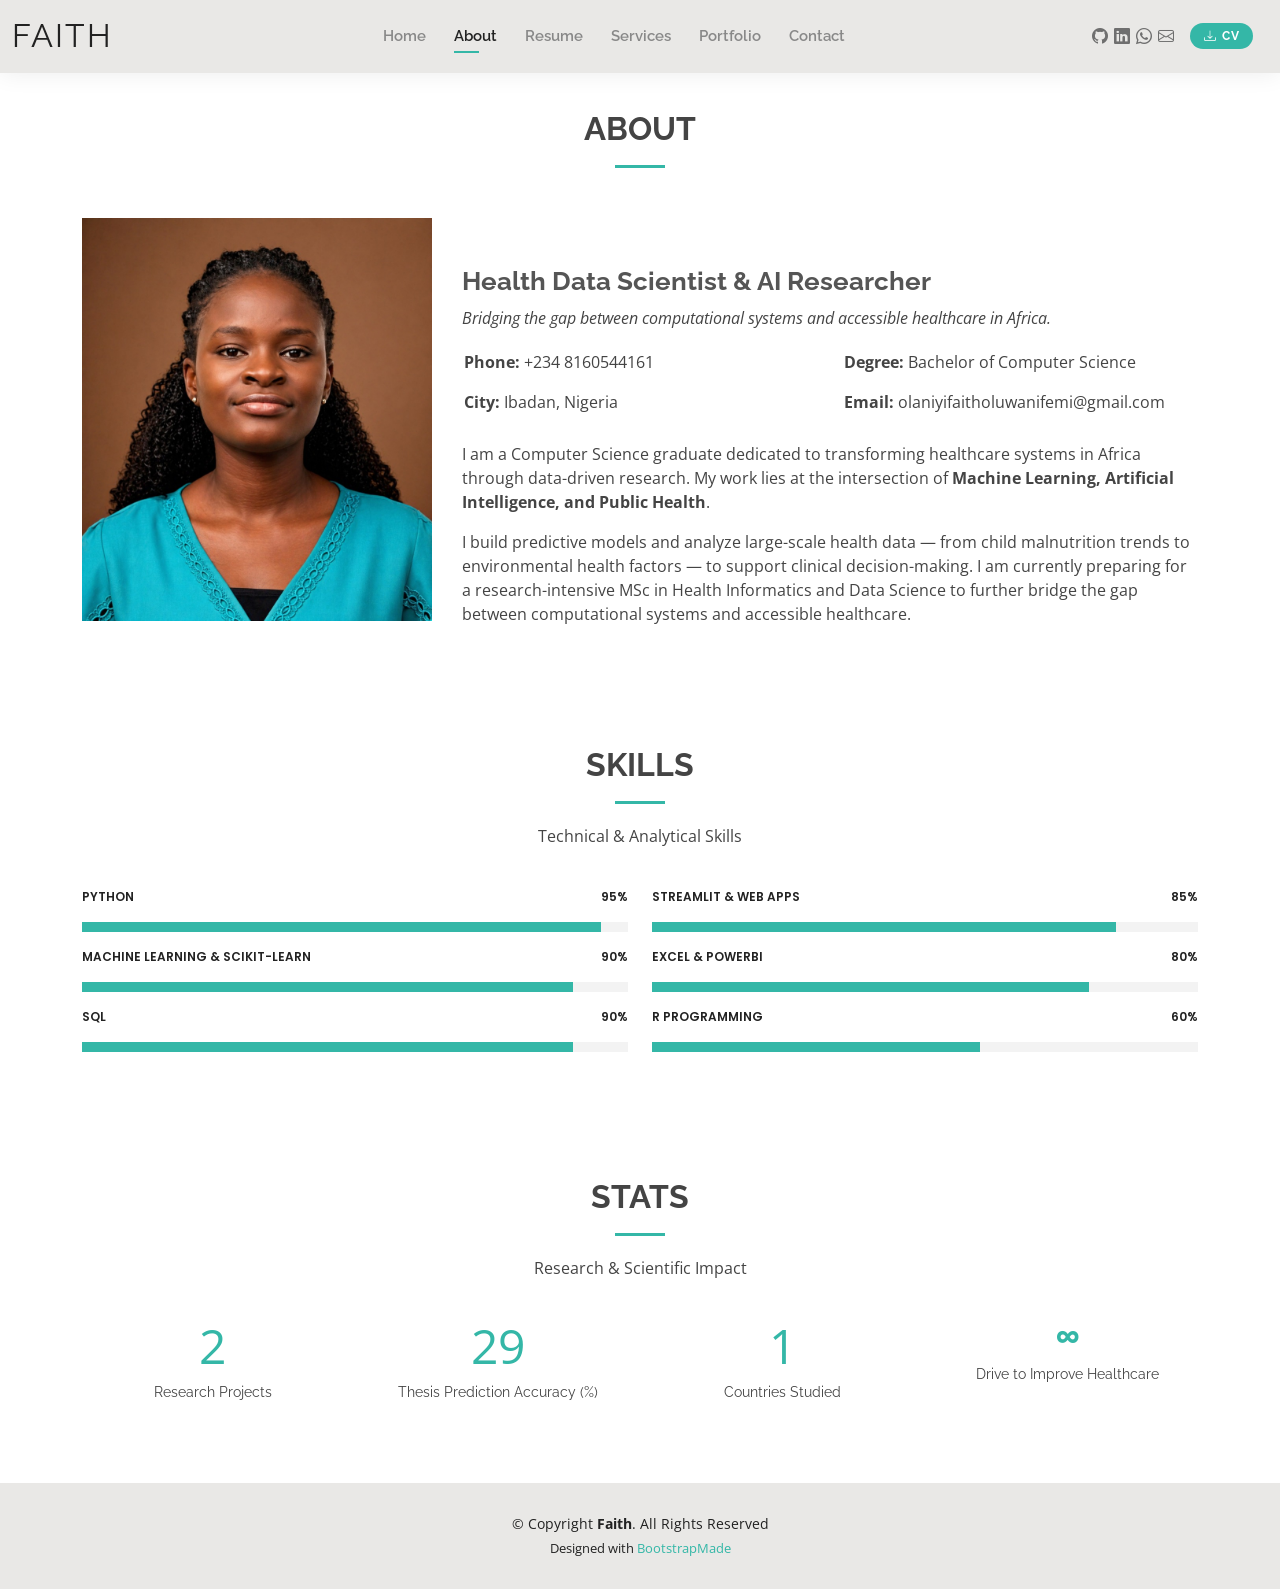
==== about.html @ 075c3ce6 "initial commit: portfolio" ====
<!DOCTYPE html>
<html lang="en">

<head>
  <meta charset="utf-8">
  <meta content="width=device-width, initial-scale=1.0" name="viewport">

  <title>About | Faith Olaniyi</title>
  <meta content="Faith Olaniyi — Emerging Health Data Scientist and AI Researcher at the intersection of Machine Learning, Artificial Intelligence, and Public Health in Africa." name="description">
  <meta content="Health Data Science, AI Research, Machine Learning, Public Health, Child Malnutrition, Streamlit, Python" name="keywords">

  <!-- Favicons -->
  <link href="assets/img/favicon.png" rel="icon">
  <link href="assets/img/apple-touch-icon.png" rel="apple-touch-icon">

  <!-- Google Fonts -->
  <link href="https://fonts.googleapis.com/css?family=Open+Sans:300,300i,400,400i,600,600i,700,700i|Raleway:300,300i,400,400i,500,500i,600,600i,700,700i|Poppins:300,300i,400,400i,500,500i,600,600i,700,700i" rel="stylesheet">

  <!-- Vendor CSS Files -->
  <link href="assets/vendor/aos/aos.css" rel="stylesheet">
  <link href="assets/vendor/bootstrap/css/bootstrap.min.css" rel="stylesheet">
  <link href="assets/vendor/bootstrap-icons/bootstrap-icons.css" rel="stylesheet">
  <link href="assets/vendor/boxicons/css/boxicons.min.css" rel="stylesheet">
  <link href="assets/vendor/glightbox/css/glightbox.min.css" rel="stylesheet">
  <link href="assets/vendor/swiper/swiper-bundle.min.css" rel="stylesheet">

  <!-- Template Main CSS File -->
  <link href="assets/css/style.css" rel="stylesheet">

</head>

<body>

  <!-- ======= Header ======= -->
  <header id="header" class="fixed-top">
    <div class="container-fluid d-flex justify-content-between align-items-center">

      <h1 class="logo me-auto me-lg-0"><a href="index.html">Faith</a></h1>

      <nav id="navbar" class="navbar order-last order-lg-0">
        <ul>
          <li><a href="index.html">Home</a></li>
          <li><a class="active" href="about.html">About</a></li>
          <li><a href="resume.html">Resume</a></li>
          <li><a href="services.html">Services</a></li>
          <li><a href="portfolio.html">Portfolio</a></li>
          <li><a href="contact.html">Contact</a></li>
        </ul>
        <i class="bi bi-list mobile-nav-toggle"></i>
      </nav><!-- .navbar -->

      <div class="header-social-links d-flex align-items-center">
        <a href="https://github.com/faithopia21" class="github" target="_blank" rel="noopener" title="GitHub"><i class="bi bi-github"></i></a>
        <a href="https://linkedin.com/in/faithopia" class="linkedin" target="_blank" rel="noopener" title="LinkedIn"><i class="bi bi-linkedin"></i></a>
        <a href="https://wa.me/2348160544161" class="whatsapp" target="_blank" rel="noopener" title="WhatsApp"><i class="bi bi-whatsapp"></i></a>
        <a href="mailto:olaniyifaitholuwanifemi@gmail.com" class="email" title="Email"><i class="bi bi-envelope"></i></a>
        <a href="Faith_Olaniyi_CV.pdf" download="Faith_Olaniyi_CV.pdf" class="btn-cv-download ms-3" title="Download Curriculum Vitae (PDF)">
          <i class="bi bi-download"></i> <span>CV</span>
        </a>
      </div>

    </div>

  </header><!-- End Header -->

  <main id="main">

    <!-- ======= About Section ======= -->
    <section id="about" class="about">
      <div class="container" data-aos="fade-up">

        <div class="section-title">
          <h2>About</h2>
          <!-- <p>Personal details and interesting facts about me, what I embody and my skills.</p> -->
        </div>

        <div class="row">
          <div class="col-lg-4">
            <img src="assets/img/porfolio pic.jpg" class="img-fluid" alt="">
          </div>
          <div class="col-lg-8 pt-5 content">
            <h3>Health Data Scientist &amp; AI Researcher</h3>
            <p class="fst-italic">
              Bridging the gap between computational systems and accessible healthcare in Africa.
            </p>
            <div class="row">
              <div class="col-lg-6">
                <ul>
                  <li><i class="bi bi-rounded-right"></i> <strong>Phone:</strong> +234 8160544161</li>
                  <li><i class="bi bi-rounded-right"></i> <strong>City:</strong> Ibadan, Nigeria</li>
                </ul>
              </div>
              <div class="col-lg-6">
                <ul>
                  <li><i class="bi bi-rounded-right"></i> <strong>Degree:</strong> Bachelor of Computer Science</li>
                  <li><i class="bi bi-rounded-right"></i> <strong>Email:</strong> olaniyifaitholuwanifemi@gmail.com</li>
                </ul>
              </div>
            </div>
            <p>
              I am a Computer Science graduate dedicated to transforming healthcare systems in Africa
              through data-driven research. My work lies at the intersection of
              <strong>Machine Learning, Artificial Intelligence, and Public Health</strong>.
            </p>
            <p>
              I build predictive models and analyze large-scale health data — from child malnutrition
              trends to environmental health factors — to support clinical decision-making. I am currently
              preparing for a research-intensive MSc in Health Informatics and Data Science to further
              bridge the gap between computational systems and accessible healthcare.
            </p>
          </div>
        </div>

      </div>
    </section><!-- End About Section -->

    <!-- ======= Skills Section ======= -->
    <section id="skills" class="skills">
      <div class="container" data-aos="fade-up">

        <div class="section-title">
          <h2>Skills</h2>
          <p>Technical &amp; Analytical Skills</p>
        </div>

        <div class="row skills-content">

          <div class="col-lg-6">

            <div class="progress">
              <span class="skill">Python <i class="val">95%</i></span>
              <div class="progress-bar-wrap">
                <div class="progress-bar" role="progressbar" aria-valuenow="95" aria-valuemin="0" aria-valuemax="100"></div>
              </div>
            </div>

            <div class="progress">
              <span class="skill">Machine Learning &amp; Scikit-learn <i class="val">90%</i></span>
              <div class="progress-bar-wrap">
                <div class="progress-bar" role="progressbar" aria-valuenow="90" aria-valuemin="0" aria-valuemax="100"></div>
              </div>
            </div>

            <div class="progress">
              <span class="skill">SQL <i class="val">90%</i></span>
              <div class="progress-bar-wrap">
                <div class="progress-bar" role="progressbar" aria-valuenow="90" aria-valuemin="0" aria-valuemax="100"></div>
              </div>
            </div>

          </div>

          <div class="col-lg-6">

            <div class="progress">
              <span class="skill">Streamlit &amp; Web Apps <i class="val">85%</i></span>
              <div class="progress-bar-wrap">
                <div class="progress-bar" role="progressbar" aria-valuenow="85" aria-valuemin="0" aria-valuemax="100"></div>
              </div>
            </div>

            <div class="progress">
              <span class="skill">Excel &amp; PowerBI <i class="val">80%</i></span>
              <div class="progress-bar-wrap">
                <div class="progress-bar" role="progressbar" aria-valuenow="80" aria-valuemin="0" aria-valuemax="100"></div>
              </div>
            </div>

            <div class="progress">
              <span class="skill">R Programming <i class="val">60%</i></span>
              <div class="progress-bar-wrap">
                <div class="progress-bar" role="progressbar" aria-valuenow="60" aria-valuemin="0" aria-valuemax="100"></div>
              </div>
            </div>

          </div>

        </div>

      </div>
    </section><!-- End Skills Section -->

    <!-- ======= Stats Section ======= -->
    <section id="facts" class="facts">
      <div class="container" data-aos="fade-up">

        <div class="section-title">
          <h2>Stats</h2>
          <p>Research &amp; Scientific Impact</p>
        </div>

        <div class="row counters">

          <div class="col-lg-3 col-6 text-center">
            <span data-purecounter-start="0" data-purecounter-end="6" data-purecounter-duration="1" class="purecounter"></span>
            <p>Research Projects</p>
          </div>

          <div class="col-lg-3 col-6 text-center">
            <span data-purecounter-start="0" data-purecounter-end="92" data-purecounter-duration="1" class="purecounter"></span>
            <p>Thesis Prediction Accuracy (%)</p>
          </div>

          <div class="col-lg-3 col-6 text-center">
            <span data-purecounter-start="0" data-purecounter-end="2" data-purecounter-duration="1" class="purecounter"></span>
            <p>Countries Studied</p>
          </div>

          <div class="col-lg-3 col-6 text-center">
            <span style="font-size: 36px; font-weight: 700; color: #34b7a7;">&infin;</span>
            <p>Drive to Improve Healthcare</p>
          </div>

        </div>

      </div>
    </section><!-- End Stats Section -->

        </div>

      </div>
    </section><!-- End Facts Section -->

    <!-- ======= Testimonials Section ======= -->
    <!-- <section id="testimonials" class="testimonials">
      <div class="container" data-aos="fade-up">

        <div class="section-title">
          <h2>Testimonials</h2>
          <p>Magnam dolores commodi suscipit. Necessitatibus eius consequatur ex aliquid fuga eum quidem. Sit sint consectetur velit. Quisquam quos quisquam cupiditate. Et nemo qui impedit suscipit alias ea. Quia fugiat sit in iste officiis commodi quidem hic quas.</p>
        </div>

        <div class="testimonials-slider swiper" data-aos="fade-up" data-aos-delay="100">
          <div class="swiper-wrapper">

            <div class="swiper-slide">
              <div class="testimonial-item">
                <img src="assets/img/testimonials/testimonials-1.jpg" class="testimonial-img" alt="">
                <h3>Saul Goodman</h3>
                <h4>Ceo &amp; Founder</h4>
                <p>
                  <i class="bx bxs-quote-alt-left quote-icon-left"></i>
                  Proin iaculis purus consequat sem cure digni ssim donec porttitora entum suscipit rhoncus. Accusantium quam, ultricies eget id, aliquam eget nibh et. Maecen aliquam, risus at semper.
                  <i class="bx bxs-quote-alt-right quote-icon-right"></i>
                </p>
              </div>
            </div>End testimonial item

            <div class="swiper-slide">
              <div class="testimonial-item">
                <img src="assets/img/testimonials/testimonials-2.jpg" class="testimonial-img" alt="">
                <h3>Sara Wilsson</h3>
                <h4>Designer</h4>
                <p>
                  <i class="bx bxs-quote-alt-left quote-icon-left"></i>
                  Export tempor illum tamen malis malis eram quae irure esse labore quem cillum quid cillum eram malis quorum velit fore eram velit sunt aliqua noster fugiat irure amet legam anim culpa.
                  <i class="bx bxs-quote-alt-right quote-icon-right"></i>
                </p>
              </div>
            </div>End testimonial item

            <div class="swiper-slide">
              <div class="testimonial-item">
                <img src="assets/img/testimonials/testimonials-3.jpg" class="testimonial-img" alt="">
                <h3>Jena Karlis</h3>
                <h4>Store Owner</h4>
                <p>
                  <i class="bx bxs-quote-alt-left quote-icon-left"></i>
                  Enim nisi quem export duis labore cillum quae magna enim sint quorum nulla quem veniam duis minim tempor labore quem eram duis noster aute amet eram fore quis sint minim.
                  <i class="bx bxs-quote-alt-right quote-icon-right"></i>
                </p>
              </div>
            </div>End testimonial item

            <div class="swiper-slide">
              <div class="testimonial-item">
                <img src="assets/img/testimonials/testimonials-4.jpg" class="testimonial-img" alt="">
                <h3>Matt Brandon</h3>
                <h4>Freelancer</h4>
                <p>
                  <i class="bx bxs-quote-alt-left quote-icon-left"></i>
                  Fugiat enim eram quae cillum dolore dolor amet nulla culpa multos export minim fugiat minim velit minim dolor enim duis veniam ipsum anim magna sunt elit fore quem dolore labore illum veniam.
                  <i class="bx bxs-quote-alt-right quote-icon-right"></i>
                </p>
              </div>
            </div>End testimonial item

            <div class="swiper-slide">
              <div class="testimonial-item">
                <img src="assets/img/testimonials/testimonials-5.jpg" class="testimonial-img" alt="">
                <h3>John Larson</h3>
                <h4>Entrepreneur</h4>
                <p>
                  <i class="bx bxs-quote-alt-left quote-icon-left"></i>
                  Quis quorum aliqua sint quem legam fore sunt eram irure aliqua veniam tempor noster veniam enim culpa labore duis sunt culpa nulla illum cillum fugiat legam esse veniam culpa fore nisi cillum quid.
                  <i class="bx bxs-quote-alt-right quote-icon-right"></i>
                </p>
              </div>
            </div>End testimonial item

          </div>
          <div class="swiper-pagination"></div>
        </div>

      </div>
    </section> -->
    <!-- End Testimonials Section -->

  </main><!-- End #main -->

  <!-- ======= Footer ======= -->
  <footer id="footer">
    <div class="container">
      <div class="copyright">
        &copy; Copyright <strong><span>Faith</span></strong>. All Rights Reserved
      </div>
      <div class="credits">
        <!-- All the links in the footer should remain intact. -->
        <!-- You can delete the links only if you purchased the pro version. -->
        <!-- Licensing information: https://bootstrapmade.com/license/ -->
        <!-- Purchase the pro version with working PHP/AJAX contact form: https://bootstrapmade.com/kelly-free-bootstrap-cv-resume-html-template/ -->
        Designed with <a href="https://bootstrapmade.com/">BootstrapMade</a>
      </div>
    </div>
  </footer><!-- End  Footer -->

  <div id="preloader"></div>
  <a href="#" class="back-to-top d-flex align-items-center justify-content-center"><i class="bi bi-arrow-up-short"></i></a>

  <!-- Vendor JS Files -->
  <script src="assets/vendor/purecounter/purecounter_vanilla.js"></script>
  <script src="assets/vendor/aos/aos.js"></script>
  <script src="assets/vendor/bootstrap/js/bootstrap.bundle.min.js"></script>
  <script src="assets/vendor/glightbox/js/glightbox.min.js"></script>
  <script src="assets/vendor/isotope-layout/isotope.pkgd.min.js"></script>
  <script src="assets/vendor/swiper/swiper-bundle.min.js"></script>
  <script src="assets/vendor/waypoints/noframework.waypoints.js"></script>
  <script src="assets/vendor/php-email-form/validate.js"></script>

  <!-- Template Main JS File -->
  <script src="assets/js/main.js"></script>

</body>

</html>
---- assets/css/style.css ----
body {
  font-family: "Open Sans", sans-serif;
  color: #444444;
}

a {
  color: #34b7a7;
  text-decoration: none;
}

a:hover {
  color: #51cdbe;
  text-decoration: none;
}

h1,
h2,
h3,
h4,
h5,
h6 {
  font-family: "Raleway", sans-serif;
}

#main {
  margin-top: 50px;
}

@media (max-width: 992px) {
  #main {
    margin-top: 30px;
  }
}

/*--------------------------------------------------------------
# Preloader
--------------------------------------------------------------*/
#preloader {
  position: fixed;
  top: 0;
  left: 0;
  right: 0;
  bottom: 0;
  z-index: 9999;
  overflow: hidden;
  background: #fff;
}

#preloader:before {
  content: "";
  position: fixed;
  top: calc(50% - 30px);
  left: calc(50% - 30px);
  border: 6px solid #34b7a7;
  border-top-color: #dcf5f2;
  border-radius: 50%;
  width: 60px;
  height: 60px;
  animation: animate-preloader 1s linear infinite;
}

@keyframes animate-preloader {
  0% {
    transform: rotate(0deg);
  }

  100% {
    transform: rotate(360deg);
  }
}

/*--------------------------------------------------------------
# Back to top button
--------------------------------------------------------------*/
.back-to-top {
  position: fixed;
  visibility: hidden;
  opacity: 0;
  right: 15px;
  bottom: 15px;
  z-index: 996;
  background: #34b7a7;
  width: 40px;
  height: 40px;
  border-radius: 50px;
  transition: all 0.4s;
}

.back-to-top i {
  font-size: 24px;
  color: #fff;
  line-height: 0;
}

.back-to-top:hover {
  background: #49cbbb;
  color: #fff;
}

.back-to-top.active {
  visibility: visible;
  opacity: 1;
}

/*--------------------------------------------------------------
# Header
--------------------------------------------------------------*/
#header {
  background: #e9e8e6;
  box-shadow: 0px 0px 25px 0 rgba(0, 0, 0, 0.08);
  z-index: 997;
  padding: 15px 0;
}

#header .logo {
  font-size: 32px;
  margin: 0;
  padding: 0;
  line-height: 1;
  font-weight: 400;
  letter-spacing: 2px;
  text-transform: uppercase;
}

#header .logo a {
  color: #222222;
}

#header .logo img {
  max-height: 40px;
}

@media (max-width: 992px) {
  #header .logo {
    font-size: 28px;
  }
}

/*--------------------------------------------------------------
# Header Social Links
--------------------------------------------------------------*/
.header-social-links {
  padding-right: 15px;
}

.header-social-links a {
  color: #6f6f6f;
  padding-left: 6px;
  display: inline-block;
  line-height: 0px;
  transition: 0.3s;
  font-size: 16px;
}

.header-social-links a:hover {
  color: #34b7a7;
}

.header-social-links .btn-cv-download {
  background: #34b7a7;
  color: #fff !important;
  font-size: 12px;
  font-weight: 700;
  padding: 6px 14px;
  border-radius: 50px;
  text-decoration: none;
  display: inline-flex;
  align-items: center;
  gap: 6px;
  transition: all 0.3s ease;
  line-height: 1.2;
}

.header-social-links .btn-cv-download:hover {
  background: #3dc8b7;
  transform: translateY(-1px);
  box-shadow: 0 4px 10px rgba(52, 183, 167, 0.3);
}

.header-social-links .btn-cv-download span {
  font-family: "Raleway", sans-serif;
  text-transform: uppercase;
  letter-spacing: 0.5px;
}

/*--------------------------------------------------------------
# Navigation Menu
--------------------------------------------------------------*/
/**
* Desktop Navigation 
*/
.navbar {
  padding: 0;
}

.navbar ul {
  margin: 0;
  padding: 0;
  display: flex;
  list-style: none;
  align-items: center;
}

.navbar li {
  position: relative;
  padding: 10px 0 10px 28px;
}

.navbar a,
.navbar a:focus {
  display: flex;
  align-items: center;
  justify-content: space-between;
  font-family: "Raleway", sans-serif;
  font-size: 15px;
  font-weight: 600;
  color: #888888;
  white-space: nowrap;
  transition: 0.3s;
  position: relative;
}

.navbar a i,
.navbar a:focus i {
  font-size: 12px;
  line-height: 0;
  margin-left: 5px;
}

.navbar>ul>li>a:before {
  content: "";
  position: absolute;
  width: 0;
  height: 2px;
  bottom: -5px;
  left: 0;
  background-color: #34b7a7;
  visibility: hidden;
  width: 0px;
  transition: all 0.3s ease-in-out 0s;
}

.navbar a:hover:before,
.navbar li:hover>a:before,
.navbar .active:before {
  visibility: visible;
  width: 25px;
}

.navbar a:hover,
.navbar .active,
.navbar .active:focus,
.navbar li:hover>a {
  color: #222222;
}

.navbar .dropdown ul {
  display: block;
  position: absolute;
  left: 14px;
  top: calc(100% + 30px);
  margin: 0;
  padding: 10px 0;
  z-index: 99;
  opacity: 0;
  visibility: hidden;
  background: #fff;
  box-shadow: 0px 0px 30px rgba(127, 137, 161, 0.25);
  transition: 0.3s;
  border-radius: 4px;
}

.navbar .dropdown ul li {
  min-width: 200px;
  padding: 0;
}

.navbar .dropdown ul a {
  padding: 10px 20px;
  font-size: 15px;
  text-transform: none;
  font-weight: 600;
}

.navbar .dropdown ul a i {
  font-size: 12px;
}

.navbar .dropdown ul a:hover,
.navbar .dropdown ul .active:hover,
.navbar .dropdown ul li:hover>a {
  color: #34b7a7;
}

.navbar .dropdown:hover>ul {
  opacity: 1;
  top: 100%;
  visibility: visible;
}

.navbar .dropdown .dropdown ul {
  top: 0;
  left: calc(100% - 30px);
  visibility: hidden;
}

.navbar .dropdown .dropdown:hover>ul {
  opacity: 1;
  top: 0;
  left: 100%;
  visibility: visible;
}

@media (max-width: 1366px) {
  .navbar .dropdown .dropdown ul {
    left: -90%;
  }

  .navbar .dropdown .dropdown:hover>ul {
    left: -100%;
  }
}

/**
* Mobile Navigation 
*/
.mobile-nav-toggle {
  color: #222222;
  font-size: 28px;
  cursor: pointer;
  display: none;
  line-height: 0;
  transition: 0.5s;
}

.mobile-nav-toggle.bi-x {
  color: #fff;
}

@media (max-width: 991px) {
  .mobile-nav-toggle {
    display: block;
  }

  .navbar ul {
    display: none;
  }
}

.navbar-mobile {
  position: fixed;
  overflow: hidden;
  top: 0;
  right: 0;
  left: 0;
  bottom: 0;
  background: rgba(9, 9, 9, 0.9);
  transition: 0.3s;
  z-index: 999;
}

.navbar-mobile .mobile-nav-toggle {
  position: absolute;
  top: 15px;
  right: 15px;
}

.navbar-mobile ul {
  display: block;
  position: absolute;
  top: 55px;
  right: 15px;
  bottom: 15px;
  left: 15px;
  padding: 10px 0;
  border-radius: 10px;
  background-color: #fff;
  overflow-y: auto;
  transition: 0.3s;
}

.navbar-mobile a,
.navbar-mobile a:focus {
  font-size: 15px;
  padding-right: 15px;
  color: #222222;
}

.navbar-mobile a:hover,
.navbar-mobile .active,
.navbar-mobile li:hover>a {
  color: #34b7a7;
}

.navbar-mobile .getstarted,
.navbar-mobile .getstarted:focus {
  margin: 15px;
}

.navbar-mobile .dropdown ul {
  position: static;
  display: none;
  margin: 10px 20px;
  padding: 10px 0;
  z-index: 99;
  opacity: 1;
  visibility: visible;
  background: #fff;
  box-shadow: 0px 0px 30px rgba(127, 137, 161, 0.25);
}

.navbar-mobile .dropdown ul li {
  min-width: 200px;
}

.navbar-mobile .dropdown ul a {
  padding: 10px 20px;
}

.navbar-mobile .dropdown ul a i {
  font-size: 12px;
}

.navbar-mobile .dropdown ul a:hover,
.navbar-mobile .dropdown ul .active:hover,
.navbar-mobile .dropdown ul li:hover>a {
  color: #34b7a7;
}

.navbar-mobile .dropdown>.dropdown-active {
  display: block;
}

/*--------------------------------------------------------------
# Hero Section
--------------------------------------------------------------*/
#hero {
  width: 100%;
  height: 100vh;
  background: url("../img/hero-bg.jpg") top right;
  background-size: cover;
}

#hero .container {
  padding-top: 70px;
  position: relative;
}

@media (max-width: 992px) {
  #hero .container {
    padding-top: 58px;
  }
}

#hero h1 {
  margin: 0;
  font-size: 48px;
  font-weight: 700;
  line-height: 56px;
  color: #222222;
}

#hero h2 {
  color: #6f6f6f;
  margin: 10px 0 0 0;
  font-size: 22px;
}

#hero .btn-about {
  font-family: "Raleway", sans-serif;
  text-transform: uppercase;
  font-weight: 600;
  font-size: 12px;
  letter-spacing: 1px;
  display: inline-block;
  padding: 12px 40px;
  border-radius: 50px;
  transition: 0.5s;
  margin-top: 30px;
  color: #fff;
  background: #34b7a7;
}

#hero .btn-about:hover {
  background: #3dc8b7;
}

@media (min-width: 1024px) {
  #hero {
    background-attachment: fixed;
  }
}

@media (max-width: 992px) {
  #hero:before {
    content: "";
    background: rgba(255, 255, 255, 0.8);
    position: absolute;
    bottom: 0;
    top: 0;
    left: 0;
    right: 0;
  }

  #hero h1 {
    font-size: 28px;
    line-height: 36px;
  }

  #hero h2 {
    font-size: 18px;
    line-height: 24px;
  }
}

/*--------------------------------------------------------------
# Sections General
--------------------------------------------------------------*/
section {
  padding: 60px 0;
}

.section-bg {
  background-color: #e7f8f6;
}

.section-title {
  text-align: center;
  padding-bottom: 30px;
}

.section-title h2 {
  font-size: 32px;
  font-weight: bold;
  text-transform: uppercase;
  margin-bottom: 20px;
  padding-bottom: 20px;
  position: relative;
}

.section-title h2::after {
  content: "";
  position: absolute;
  display: block;
  width: 50px;
  height: 3px;
  background: #34b7a7;
  bottom: 0;
  left: calc(50% - 25px);
}

.section-title p {
  margin-bottom: 0;
}

/*--------------------------------------------------------------
# Cta
--------------------------------------------------------------*/
.cta {
  background: linear-gradient(rgba(0, 0, 0, 0.6), rgba(0, 0, 0, 0.6)), url("../img/bg-1.jpg") fixed center center;
  background-size: cover;
  padding: 80px 0;
}

.cta h3 {
  color: #fff;
  font-size: 28px;
  font-weight: 700;
}

.cta p {
  color: #fff;
}

.cta .cta-btn {
  font-family: "Raleway", sans-serif;
  text-transform: uppercase;
  font-weight: 500;
  font-size: 16px;
  letter-spacing: 1px;
  display: inline-block;
  padding: 8px 20px;
  border-radius: 2px;
  transition: 0.5s;
  margin: 10px;
  border: 2px solid #fff;
  color: #fff;
}

.cta .cta-btn:hover {
  background: #34b7a7;
  border: 2px solid #34b7a7;
}

@media (max-width: 1024px) {
  .cta {
    background-attachment: scroll;
  }
}

@media (min-width: 769px) {
  .cta .cta-btn-container {
    display: flex;
    align-items: center;
    justify-content: flex-end;
  }
}

/*--------------------------------------------------------------
# About
--------------------------------------------------------------*/
.about .content h3 {
  font-weight: 700;
  font-size: 26px;
  color: #555555;
}

.about .content ul {
  list-style: none;
  padding: 0;
}

.about .content ul li {
  padding-bottom: 10px;
}

.about .content ul i {
  font-size: 20px;
  padding-right: 2px;
  color: #34b7a7;
}

.about .content p:last-child {
  margin-bottom: 0;
}
.about .img-fluid{
  width: 350px;
  /* height: 400px; */
}

/*--------------------------------------------------------------
# Skills
--------------------------------------------------------------*/
.skills .progress {
  height: 60px;
  display: block;
  background: none;
  border-radius: 0;
}

.skills .progress .skill {
  padding: 10px 0;
  margin: 0 0 6px 0;
  text-transform: uppercase;
  display: block;
  font-weight: 600;
  font-family: "Poppins", sans-serif;
  color: #222222;
}

.skills .progress .skill .val {
  float: right;
  font-style: normal;
}

.skills .progress-bar-wrap {
  background: #f3f3f3;
}

.skills .progress-bar {
  width: 1px;
  height: 10px;
  transition: 0.9s;
  background-color: #34b7a7;
}

/*--------------------------------------------------------------
# Facts
--------------------------------------------------------------*/
.facts .counters span {
  font-size: 48px;
  display: block;
  color: #34b7a7;
}

.facts .counters p {
  padding: 0;
  margin: 0 0 20px 0;
  font-family: "Raleway", sans-serif;
  font-size: 14px;
}

/*--------------------------------------------------------------
# Testimonials
--------------------------------------------------------------*/
.testimonials .section-header {
  margin-bottom: 40px;
}

.testimonials .testimonials-carousel,
.testimonials .testimonials-slider {
  overflow: hidden;
}

.testimonials .testimonial-item {
  text-align: center;
}

.testimonials .testimonial-item .testimonial-img {
  width: 120px;
  border-radius: 50%;
  border: 4px solid #fff;
  margin: 0 auto;
}

.testimonials .testimonial-item h3 {
  font-size: 20px;
  font-weight: bold;
  margin: 10px 0 5px 0;
  color: #111;
}

.testimonials .testimonial-item h4 {
  font-size: 14px;
  color: #999;
  margin: 0 0 15px 0;
}

.testimonials .testimonial-item .quote-icon-left,
.testimonials .testimonial-item .quote-icon-right {
  color: #c8efea;
  font-size: 26px;
}

.testimonials .testimonial-item .quote-icon-left {
  display: inline-block;
  left: -5px;
  position: relative;
}

.testimonials .testimonial-item .quote-icon-right {
  display: inline-block;
  right: -5px;
  position: relative;
  top: 10px;
}

.testimonials .testimonial-item p {
  font-style: italic;
  margin: 0 auto 15px auto;
}

@media (min-width: 992px) {
  .testimonials .testimonial-item p {
    width: 80%;
  }
}

.testimonials .swiper-pagination {
  margin-top: 20px;
  position: relative;
}

.testimonials .swiper-pagination .swiper-pagination-bullet {
  width: 12px;
  height: 12px;
  background-color: #fff;
  opacity: 1;
  border: 1px solid #34b7a7;
}

.testimonials .swiper-pagination .swiper-pagination-bullet-active {
  background-color: #34b7a7;
}

/*--------------------------------------------------------------
# Resume
--------------------------------------------------------------*/
.resume .resume-title {
  font-size: 26px;
  font-weight: 400;
  margin-top: 20px;
  margin-bottom: 20px;
  color: #222222;
}

.resume .resume-item {
  padding: 0 0 20px 20px;
  margin-top: -2px;
  border-left: 2px solid #34b7a7;
  position: relative;
}

.resume .resume-item h4 {
  line-height: 18px;
  font-size: 18px;
  font-weight: 600;
  font-family: "Poppins", sans-serif;
  color: #1d685f;
  margin-bottom: 10px;
}

.resume .resume-item h5 {
  font-size: 16px;
  background: #effbf9;
  padding: 5px 15px;
  display: inline-block;
  font-weight: 600;
  margin-bottom: 10px;
  color: #34b7a7;
}

.resume .resume-item ul {
  padding-left: 20px;
}

.resume .resume-item ul li {
  padding-bottom: 10px;
}

.resume .resume-item:last-child {
  padding-bottom: 0;
}

.resume .resume-item::before {
  content: "";
  position: absolute;
  width: 16px;
  height: 16px;
  border-radius: 50px;
  left: -9px;
  top: 0;
  background: #fff;
  border: 2px solid #34b7a7;
}

/*--------------------------------------------------------------
# Services
--------------------------------------------------------------*/
.services .icon-box {
  text-align: center;
  padding: 70px 20px 80px 20px;
  transition: all ease-in-out 0.3s;
  background: #fff;
  box-shadow: 0px 0 35px 0 rgba(0, 0, 0, 0.08);
}

.services .icon-box .icon {
  margin: 0 auto;
  width: 100px;
  height: 100px;
  display: flex;
  align-items: center;
  justify-content: center;
  transition: ease-in-out 0.3s;
  position: relative;
}

.services .icon-box .icon i {
  font-size: 36px;
  transition: 0.5s;
  position: relative;
}

.services .icon-box .icon svg {
  position: absolute;
  top: 0;
  left: 0;
}

.services .icon-box .icon svg path {
  transition: 0.5s;
  fill: #f5f5f5;
}

.services .icon-box h4 {
  font-weight: 600;
  margin: 10px 0 15px 0;
  font-size: 22px;
}

.services .icon-box h4 a {
  color: #222222;
  transition: ease-in-out 0.3s;
}

.services .icon-box p {
  line-height: 24px;
  font-size: 14px;
  margin-bottom: 0;
}

.services .iconbox-blue i {
  color: #47aeff;
}

.services .iconbox-blue:hover .icon i {
  color: #fff;
}

.services .iconbox-blue:hover .icon path {
  fill: #47aeff;
}

.services .iconbox-orange i {
  color: #ffa76e;
}

.services .iconbox-orange:hover .icon i {
  color: #fff;
}

.services .iconbox-orange:hover .icon path {
  fill: #ffa76e;
}

.services .iconbox-pink i {
  color: #e80368;
}

.services .iconbox-pink:hover .icon i {
  color: #fff;
}

.services .iconbox-pink:hover .icon path {
  fill: #e80368;
}

.services .iconbox-yellow i {
  color: #ffbb2c;
}

.services .iconbox-yellow:hover .icon i {
  color: #fff;
}

.services .iconbox-yellow:hover .icon path {
  fill: #ffbb2c;
}

.services .iconbox-red i {
  color: #ff5828;
}

.services .iconbox-red:hover .icon i {
  color: #fff;
}

.services .iconbox-red:hover .icon path {
  fill: #ff5828;
}

.services .iconbox-teal i {
  color: #11dbcf;
}

.services .iconbox-teal:hover .icon i {
  color: #fff;
}

.services .iconbox-teal:hover .icon path {
  fill: #11dbcf;
}

/*--------------------------------------------------------------
# Portfolio
--------------------------------------------------------------*/
.portfolio .portfolio-item {
  margin-bottom: 30px;
}

.portfolio #portfolio-flters {
  padding: 0;
  margin: 0 auto 20px auto;
  list-style: none;
  text-align: center;
}

.portfolio #portfolio-flters li {
  cursor: pointer;
  display: inline-block;
  padding: 8px 16px 10px 16px;
  font-size: 13px;
  font-weight: 500;
  line-height: 1;
  text-transform: uppercase;
  color: #444444;
  margin-bottom: 5px;
  transition: all 0.3s ease-in-out;
  border-radius: 50px;
}

.portfolio #portfolio-flters li:hover,
.portfolio #portfolio-flters li.filter-active {
  color: #fff;
  background: #34b7a7;
}

.portfolio #portfolio-flters li:last-child {
  margin-right: 0;
}

.portfolio .portfolio-wrap {
  transition: 0.3s;
  position: relative;
  overflow: hidden;
  z-index: 1;
  background: rgba(34, 34, 34, 0.6);
}

.portfolio .portfolio-wrap::before {
  content: "";
  background: rgba(34, 34, 34, 0.6);
  position: absolute;
  left: 0;
  right: 0;
  top: 0;
  bottom: 0;
  transition: all ease-in-out 0.3s;
  z-index: 2;
  opacity: 0;
}

.portfolio .portfolio-wrap img {
  transition: all ease-in-out 0.3s;
}

.portfolio .portfolio-wrap .portfolio-info {
  opacity: 0;
  position: absolute;
  top: 0;
  left: 0;
  right: 0;
  bottom: 0;
  z-index: 3;
  transition: all ease-in-out 0.3s;
  display: flex;
  flex-direction: column;
  justify-content: flex-end;
  align-items: flex-start;
  padding: 20px;
}

.portfolio .portfolio-wrap .portfolio-info h4 {
  font-size: 20px;
  color: #fff;
  font-weight: 600;
}

.portfolio .portfolio-wrap .portfolio-info p {
  color: rgba(255, 255, 255, 0.7);
  font-size: 14px;
  text-transform: uppercase;
  padding: 0;
  margin: 0;
  font-style: italic;
}

.portfolio .portfolio-wrap .portfolio-links {
  text-align: center;
  z-index: 4;
}

.portfolio .portfolio-wrap .portfolio-links a {
  color: #fff;
  margin: 0 5px 0 0;
  font-size: 28px;
  display: inline-block;
  transition: 0.3s;
}

.portfolio .portfolio-wrap .portfolio-links a:hover {
  color: #78d9cd;
}

.portfolio .portfolio-wrap:hover::before {
  opacity: 1;
}

.portfolio .portfolio-wrap:hover img {
  transform: scale(1.2);
}

.portfolio .portfolio-wrap:hover .portfolio-info {
  opacity: 1;
}

/*--------------------------------------------------------------
# Portfolio Details
--------------------------------------------------------------*/
.portfolio-details {
  padding-top: 0;
}

.portfolio-details .portfolio-details-slider img {
  width: 100%;
}

.portfolio-details .portfolio-details-slider .swiper-pagination {
  margin-top: 20px;
  position: relative;
}

.portfolio-details .portfolio-details-slider .swiper-pagination .swiper-pagination-bullet {
  width: 12px;
  height: 12px;
  background-color: #fff;
  opacity: 1;
  border: 1px solid #34b7a7;
}

.portfolio-details .portfolio-details-slider .swiper-pagination .swiper-pagination-bullet-active {
  background-color: #34b7a7;
}

.portfolio-details .portfolio-info {
  padding: 30px;
  box-shadow: 0px 0 30px rgba(34, 34, 34, 0.08);
}

.portfolio-details .portfolio-info h3 {
  font-size: 22px;
  font-weight: 700;
  margin-bottom: 20px;
  padding-bottom: 20px;
  border-bottom: 1px solid #eee;
}

.portfolio-details .portfolio-info ul {
  list-style: none;
  padding: 0;
  font-size: 15px;
}

.portfolio-details .portfolio-info ul li+li {
  margin-top: 10px;
}

.portfolio-details .portfolio-description {
  padding-top: 30px;
}

.portfolio-details .portfolio-description h2 {
  font-size: 26px;
  font-weight: 700;
  margin-bottom: 20px;
}

.portfolio-details .portfolio-description p {
  padding: 0;
}

/*--------------------------------------------------------------
# Contact
--------------------------------------------------------------*/
.contact .info {
  width: 100%;
  background: #fff;
}

.contact .info i {
  font-size: 20px;
  color: #34b7a7;
  float: left;
  width: 44px;
  height: 44px;
  background: #effbf9;
  display: flex;
  justify-content: center;
  align-items: center;
  border-radius: 50px;
  transition: all 0.3s ease-in-out;
}

.contact .info h4 {
  padding: 0 0 0 60px;
  font-size: 22px;
  font-weight: 600;
  margin-bottom: 5px;
  color: #222222;
}

.contact .info p {
  padding: 0 0 0 60px;
  margin-bottom: 0;
  font-size: 14px;
  color: #555555;
}

.contact .info .email,
.contact .info .phone {
  margin-top: 40px;
}

.contact .info .email:hover i,
.contact .info .address:hover i,
.contact .info .phone:hover i {
  background: #34b7a7;
  color: #fff;
}

.contact .php-email-form {
  width: 100%;
  background: #fff;
}

.contact .php-email-form .form-group {
  padding-bottom: 8px;
}

.contact .php-email-form .error-message {
  display: none;
  color: #fff;
  background: #ed3c0d;
  text-align: center;
  padding: 15px;
  font-weight: 600;
}

.contact .php-email-form .sent-message {
  display: none;
  color: #fff;
  background: #18d26e;
  text-align: center;
  padding: 15px;
  font-weight: 600;
}

.contact .php-email-form .loading {
  display: none;
  background: #fff;
  text-align: center;
  padding: 15px;
}

.contact .php-email-form .loading:before {
  content: "";
  display: inline-block;
  border-radius: 50%;
  width: 24px;
  height: 24px;
  margin: 0 10px -6px 0;
  border: 3px solid #18d26e;
  border-top-color: #eee;
  animation: animate-loading 1s linear infinite;
}

.contact .php-email-form input,
.contact .php-email-form textarea {
  border-radius: 4px;
  box-shadow: none;
  font-size: 14px;
}

.contact .php-email-form input:focus,
.contact .php-email-form textarea:focus {
  border-color: #34b7a7;
}

.contact .php-email-form input {
  height: 44px;
}

.contact .php-email-form textarea {
  padding: 10px 12px;
}

.contact .php-email-form button[type=submit] {
  background: #34b7a7;
  border: 0;
  padding: 10px 30px 12px 30px;
  color: #fff;
  transition: 0.4s;
  border-radius: 50px;
}

.contact .php-email-form button[type=submit]:hover {
  background: #3dc8b7;
}

@keyframes animate-loading {
  0% {
    transform: rotate(0deg);
  }

  100% {
    transform: rotate(360deg);
  }
}

/*--------------------------------------------------------------
# Footer
--------------------------------------------------------------*/
#footer {
  background: #e9e8e6;
  padding: 30px 0;
  color: #222222;
  font-size: 14px;
  text-align: center;
}

#footer .credits {
  padding-top: 5px;
  font-size: 13px;
}

#footer .credits a {
  color: #34b7a7;
}
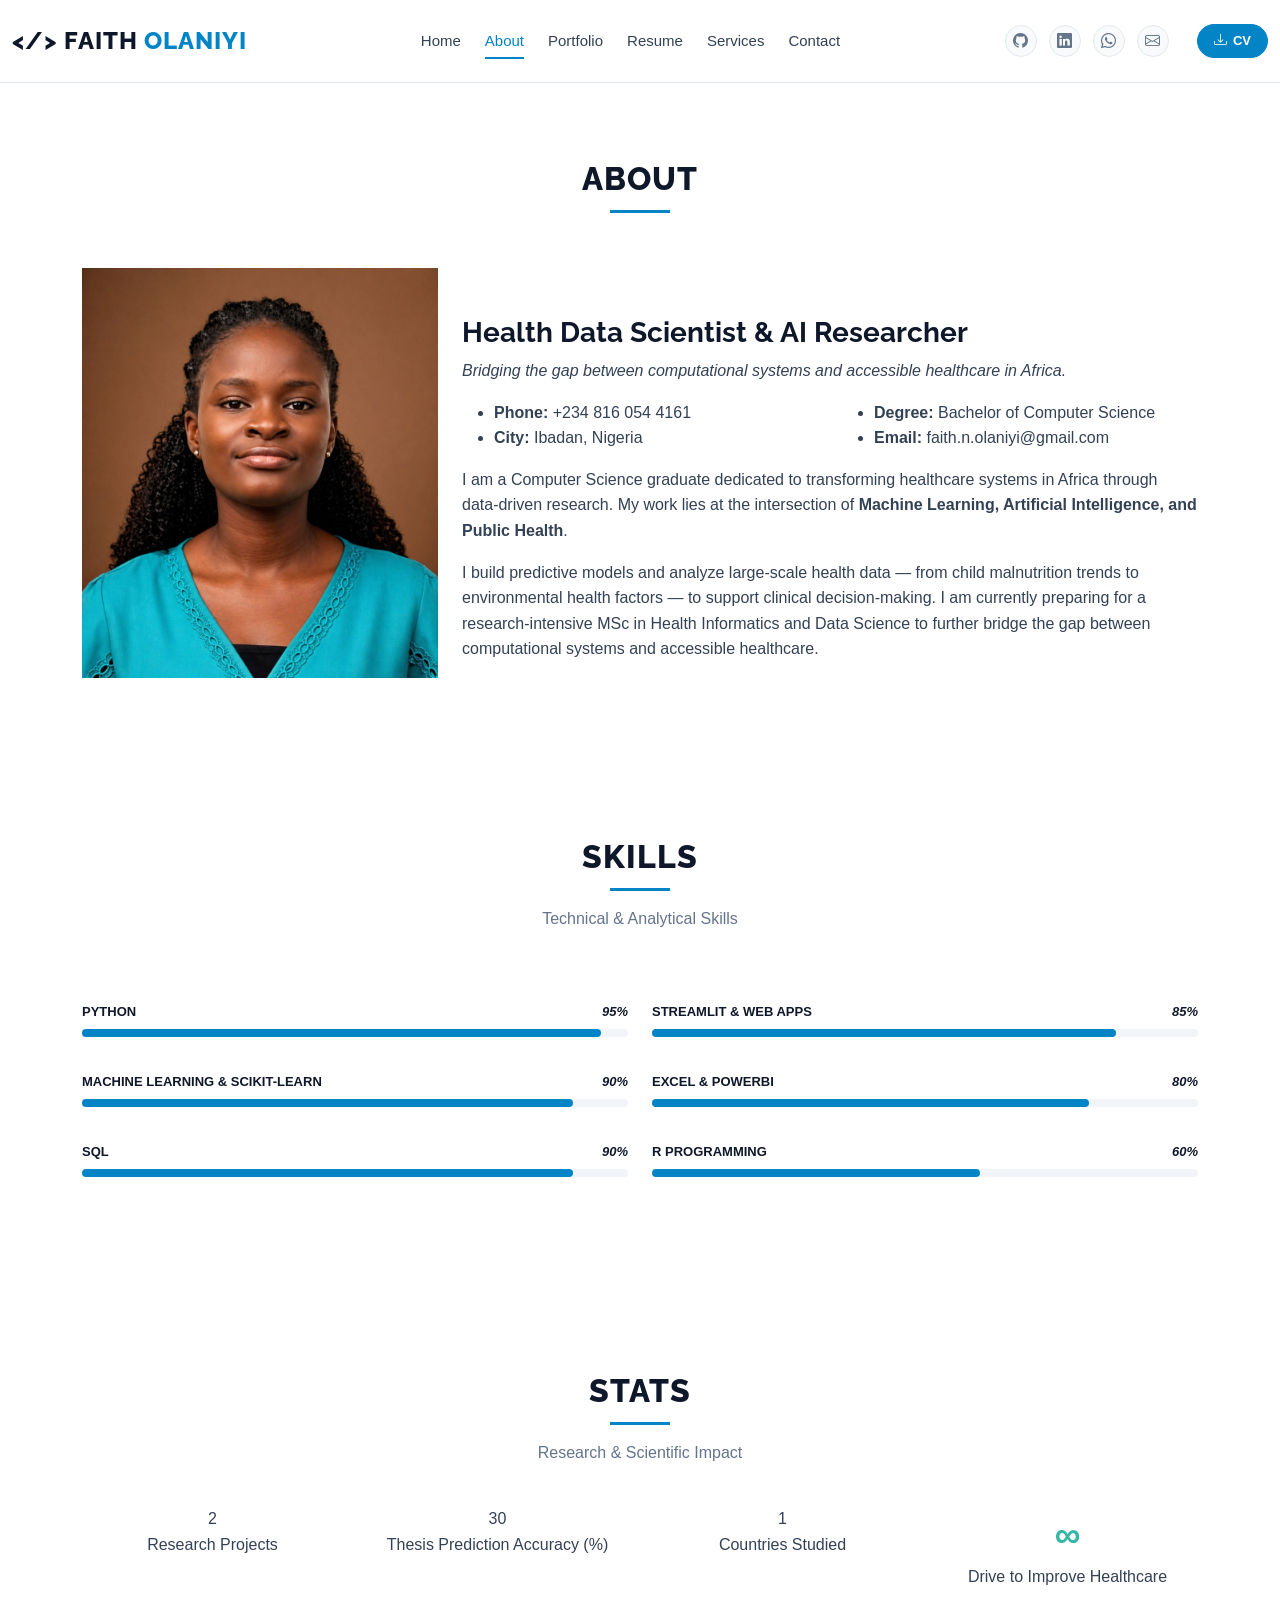
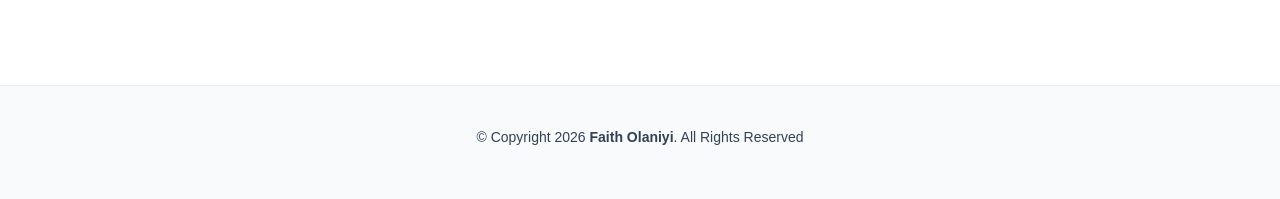
==== commit ba1fa99d: "Changed visual theme" ====
--- a/about.html
+++ b/about.html
@@ -35,15 +35,15 @@
   <header id="header" class="fixed-top">
     <div class="container-fluid d-flex justify-content-between align-items-center">
 
-      <h1 class="logo me-auto me-lg-0"><a href="index.html">Faith</a></h1>
+      <h1 class="logo me-auto me-lg-0"><a href="index.html">&lt;/&gt; FAITH <span>OLANIYI</span></a></h1>
 
       <nav id="navbar" class="navbar order-last order-lg-0">
         <ul>
           <li><a href="index.html">Home</a></li>
           <li><a class="active" href="about.html">About</a></li>
+          <li><a href="portfolio.html">Portfolio</a></li>
           <li><a href="resume.html">Resume</a></li>
           <li><a href="services.html">Services</a></li>
-          <li><a href="portfolio.html">Portfolio</a></li>
           <li><a href="contact.html">Contact</a></li>
         </ul>
         <i class="bi bi-list mobile-nav-toggle"></i>
@@ -53,8 +53,8 @@
         <a href="https://github.com/faithopia21" class="github" target="_blank" rel="noopener" title="GitHub"><i class="bi bi-github"></i></a>
         <a href="https://linkedin.com/in/faithopia" class="linkedin" target="_blank" rel="noopener" title="LinkedIn"><i class="bi bi-linkedin"></i></a>
         <a href="https://wa.me/2348160544161" class="whatsapp" target="_blank" rel="noopener" title="WhatsApp"><i class="bi bi-whatsapp"></i></a>
-        <a href="mailto:olaniyifaitholuwanifemi@gmail.com" class="email" title="Email"><i class="bi bi-envelope"></i></a>
-        <a href="Faith_Olaniyi_CV.pdf" download="Faith_Olaniyi_CV.pdf" class="btn-cv-download ms-3" title="Download Curriculum Vitae (PDF)">
+        <a href="mailto:faith.n.olaniyi@gmail.com" class="email" title="Work Email"><i class="bi bi-envelope"></i></a>
+        <a href="https://drive.google.com/file/d/1ku_fuCZdsL64_4u838zv3j2YkrRnRVcD/view?usp=sharing" target="_blank" rel="noopener" class="btn-cv-download ms-3" title="View Curriculum Vitae (Google Drive)">
           <i class="bi bi-download"></i> <span>CV</span>
         </a>
       </div>
@@ -86,14 +86,14 @@
             <div class="row">
               <div class="col-lg-6">
                 <ul>
-                  <li><i class="bi bi-rounded-right"></i> <strong>Phone:</strong> +234 8160544161</li>
+                  <li><i class="bi bi-rounded-right"></i> <strong>Phone:</strong> +234 816 054 4161</li>
                   <li><i class="bi bi-rounded-right"></i> <strong>City:</strong> Ibadan, Nigeria</li>
                 </ul>
               </div>
               <div class="col-lg-6">
                 <ul>
                   <li><i class="bi bi-rounded-right"></i> <strong>Degree:</strong> Bachelor of Computer Science</li>
-                  <li><i class="bi bi-rounded-right"></i> <strong>Email:</strong> olaniyifaitholuwanifemi@gmail.com</li>
+                  <li><i class="bi bi-rounded-right"></i> <strong>Email:</strong> faith.n.olaniyi@gmail.com</li>
                 </ul>
               </div>
             </div>
@@ -312,17 +312,10 @@
   <footer id="footer">
     <div class="container">
       <div class="copyright">
-        &copy; Copyright <strong><span>Faith</span></strong>. All Rights Reserved
-      </div>
-      <div class="credits">
-        <!-- All the links in the footer should remain intact. -->
-        <!-- You can delete the links only if you purchased the pro version. -->
-        <!-- Licensing information: https://bootstrapmade.com/license/ -->
-        <!-- Purchase the pro version with working PHP/AJAX contact form: https://bootstrapmade.com/kelly-free-bootstrap-cv-resume-html-template/ -->
-        Designed with <a href="https://bootstrapmade.com/">BootstrapMade</a>
+        &copy; Copyright 2026 <strong><span>Faith Olaniyi</span></strong>. All Rights Reserved
       </div>
     </div>
-  </footer><!-- End  Footer -->
+  </footer><!-- End Footer -->
 
   <div id="preloader"></div>
   <a href="#" class="back-to-top d-flex align-items-center justify-content-center"><i class="bi bi-arrow-up-short"></i></a>
--- a/assets/css/style.css
+++ b/assets/css/style.css
@@ -1,39 +1,65 @@
+/* Custom Clinical / Medical Blue CSS Theme
+   Author: Antigravity / Faith Olaniyi Portfolio
+   Color Palette: White, Slate Gray, Powder Blue/Medical Accent (#0284c7)
+*/
+
+:root {
+  --bg-color: #ffffff;
+  --bg-secondary: #f8fafc;
+  --bg-tertiary: #f1f5f9;
+  --text-primary: #0f172a; /* Slate 900 */
+  --text-secondary: #334155; /* Slate 700 */
+  --text-muted: #64748b; /* Slate 500 */
+  --accent-color: #0284c7; /* Clinical sky-blue / powder-blue primary */
+  --accent-hover: #0ea5e9; /* Sky 500 */
+  --accent-light: #e0f2fe; /* Sky 100 */
+  --border-color: #e2e8f0; /* Slate 200 */
+  --card-bg: #ffffff;
+  
+  --shadow-sm: 0 2px 8px rgba(15, 23, 42, 0.03);
+  --shadow-md: 0 8px 20px rgba(2, 132, 199, 0.06);
+  --shadow-lg: 0 16px 36px rgba(2, 132, 199, 0.12);
+  --transition: all 0.3s cubic-bezier(0.25, 0.8, 0.25, 1);
+}
+
+/* Global Styles */
 body {
-  font-family: "Open Sans", sans-serif;
-  color: #444444;
+  font-family: -apple-system, BlinkMacSystemFont, "Segoe UI", Roboto, Helvetica, Arial, sans-serif;
+  background-color: var(--bg-color);
+  color: var(--text-secondary);
+  line-height: 1.6;
 }
 
 a {
-  color: #34b7a7;
+  color: var(--accent-color);
   text-decoration: none;
+  transition: var(--transition);
 }
 
 a:hover {
-  color: #51cdbe;
-  text-decoration: none;
-}
-
-h1,
-h2,
-h3,
-h4,
-h5,
-h6 {
-  font-family: "Raleway", sans-serif;
-}
-
+  color: var(--accent-hover);
+}
+
+h1, h2, h3, h4, h5, h6 {
+  font-family: "Raleway", -apple-system, sans-serif;
+  color: var(--text-primary);
+  font-weight: 700;
+}
+
+/* Main Wrapper */
 #main {
-  margin-top: 50px;
+  margin-top: 80px;
+  min-height: calc(100vh - 160px);
 }
 
 @media (max-width: 992px) {
   #main {
-    margin-top: 30px;
+    margin-top: 70px;
   }
 }
 
 /*--------------------------------------------------------------
-# Preloader
+# Preloader & Back to Top
 --------------------------------------------------------------*/
 #preloader {
   position: fixed;
@@ -51,39 +77,35 @@
   position: fixed;
   top: calc(50% - 30px);
   left: calc(50% - 30px);
-  border: 6px solid #34b7a7;
-  border-top-color: #dcf5f2;
+  border: 4px solid var(--accent-color);
+  border-top-color: var(--accent-light);
   border-radius: 50%;
-  width: 60px;
-  height: 60px;
+  width: 50px;
+  height: 50px;
   animation: animate-preloader 1s linear infinite;
 }
 
 @keyframes animate-preloader {
-  0% {
-    transform: rotate(0deg);
-  }
-
-  100% {
-    transform: rotate(360deg);
-  }
-}
-
-/*--------------------------------------------------------------
-# Back to top button
---------------------------------------------------------------*/
+  0% { transform: rotate(0deg); }
+  100% { transform: rotate(360deg); }
+}
+
 .back-to-top {
   position: fixed;
   visibility: hidden;
   opacity: 0;
-  right: 15px;
-  bottom: 15px;
+  right: 20px;
+  bottom: 20px;
   z-index: 996;
-  background: #34b7a7;
-  width: 40px;
-  height: 40px;
-  border-radius: 50px;
-  transition: all 0.4s;
+  background: var(--accent-color);
+  width: 44px;
+  height: 44px;
+  border-radius: 50%;
+  display: flex;
+  align-items: center;
+  justify-content: center;
+  transition: var(--transition);
+  box-shadow: 0 4px 10px rgba(2, 132, 199, 0.3);
 }
 
 .back-to-top i {
@@ -93,8 +115,8 @@
 }
 
 .back-to-top:hover {
-  background: #49cbbb;
-  color: #fff;
+  background: var(--accent-hover);
+  transform: translateY(-2px);
 }
 
 .back-to-top.active {
@@ -103,92 +125,36 @@
 }
 
 /*--------------------------------------------------------------
-# Header
+# Header & Navigation
 --------------------------------------------------------------*/
 #header {
-  background: #e9e8e6;
-  box-shadow: 0px 0px 25px 0 rgba(0, 0, 0, 0.08);
+  background: rgba(255, 255, 255, 0.95);
+  backdrop-filter: blur(8px);
+  border-bottom: 1px solid var(--border-color);
   z-index: 997;
   padding: 15px 0;
+  transition: var(--transition);
 }
 
 #header .logo {
-  font-size: 32px;
+  font-size: 24px;
   margin: 0;
   padding: 0;
-  line-height: 1;
-  font-weight: 400;
-  letter-spacing: 2px;
-  text-transform: uppercase;
+  font-weight: 800;
+  letter-spacing: 1px;
 }
 
 #header .logo a {
-  color: #222222;
-}
-
-#header .logo img {
-  max-height: 40px;
-}
-
-@media (max-width: 992px) {
-  #header .logo {
-    font-size: 28px;
-  }
-}
-
-/*--------------------------------------------------------------
-# Header Social Links
---------------------------------------------------------------*/
-.header-social-links {
-  padding-right: 15px;
-}
-
-.header-social-links a {
-  color: #6f6f6f;
-  padding-left: 6px;
-  display: inline-block;
-  line-height: 0px;
-  transition: 0.3s;
-  font-size: 16px;
-}
-
-.header-social-links a:hover {
-  color: #34b7a7;
-}
-
-.header-social-links .btn-cv-download {
-  background: #34b7a7;
-  color: #fff !important;
-  font-size: 12px;
-  font-weight: 700;
-  padding: 6px 14px;
-  border-radius: 50px;
-  text-decoration: none;
+  color: var(--text-primary);
   display: inline-flex;
   align-items: center;
   gap: 6px;
-  transition: all 0.3s ease;
-  line-height: 1.2;
-}
-
-.header-social-links .btn-cv-download:hover {
-  background: #3dc8b7;
-  transform: translateY(-1px);
-  box-shadow: 0 4px 10px rgba(52, 183, 167, 0.3);
-}
-
-.header-social-links .btn-cv-download span {
-  font-family: "Raleway", sans-serif;
-  text-transform: uppercase;
-  letter-spacing: 0.5px;
-}
-
-/*--------------------------------------------------------------
-# Navigation Menu
---------------------------------------------------------------*/
-/**
-* Desktop Navigation 
-*/
+}
+
+#header .logo a span {
+  color: var(--accent-color);
+}
+
 .navbar {
   padding: 0;
 }
@@ -203,7 +169,7 @@
 
 .navbar li {
   position: relative;
-  padding: 10px 0 10px 28px;
+  padding: 10px 0 10px 24px;
 }
 
 .navbar a,
@@ -211,130 +177,104 @@
   display: flex;
   align-items: center;
   justify-content: space-between;
-  font-family: "Raleway", sans-serif;
+  font-family: -apple-system, sans-serif;
   font-size: 15px;
-  font-weight: 600;
-  color: #888888;
+  font-weight: 500;
+  color: var(--text-secondary);
   white-space: nowrap;
-  transition: 0.3s;
+  transition: var(--transition);
   position: relative;
-}
-
-.navbar a i,
-.navbar a:focus i {
+  padding: 4px 0;
+}
+
+.navbar a i {
   font-size: 12px;
   line-height: 0;
   margin-left: 5px;
 }
 
-.navbar>ul>li>a:before {
+.navbar>ul>li>a::before {
   content: "";
   position: absolute;
   width: 0;
   height: 2px;
-  bottom: -5px;
+  bottom: -2px;
   left: 0;
-  background-color: #34b7a7;
+  background-color: var(--accent-color);
   visibility: hidden;
-  width: 0px;
-  transition: all 0.3s ease-in-out 0s;
-}
-
-.navbar a:hover:before,
-.navbar li:hover>a:before,
-.navbar .active:before {
+  transition: var(--transition);
+}
+
+.navbar a:hover::before,
+.navbar li:hover>a::before,
+.navbar .active::before {
   visibility: visible;
-  width: 25px;
+  width: 100%;
 }
 
 .navbar a:hover,
 .navbar .active,
 .navbar .active:focus,
 .navbar li:hover>a {
-  color: #222222;
-}
-
-.navbar .dropdown ul {
-  display: block;
-  position: absolute;
-  left: 14px;
-  top: calc(100% + 30px);
-  margin: 0;
-  padding: 10px 0;
-  z-index: 99;
-  opacity: 0;
-  visibility: hidden;
-  background: #fff;
-  box-shadow: 0px 0px 30px rgba(127, 137, 161, 0.25);
-  transition: 0.3s;
-  border-radius: 4px;
-}
-
-.navbar .dropdown ul li {
-  min-width: 200px;
-  padding: 0;
-}
-
-.navbar .dropdown ul a {
-  padding: 10px 20px;
+  color: var(--accent-color);
+}
+
+/* Header Social Links & CV Button */
+.header-social-links {
+  padding-left: 15px;
+  gap: 12px;
+}
+
+.header-social-links a {
+  color: var(--text-muted);
+  display: inline-flex;
+  align-items: center;
+  justify-content: center;
+  width: 32px;
+  height: 32px;
+  border-radius: 50%;
+  background: var(--bg-secondary);
+  border: 1px solid var(--border-color);
+  transition: var(--transition);
   font-size: 15px;
-  text-transform: none;
+}
+
+.header-social-links a:hover {
+  color: var(--accent-color);
+  background: var(--accent-light);
+  border-color: var(--accent-color);
+  transform: translateY(-2px);
+}
+
+.header-social-links .btn-cv-download {
+  background: var(--accent-color);
+  color: #fff !important;
+  font-size: 13px;
   font-weight: 600;
-}
-
-.navbar .dropdown ul a i {
-  font-size: 12px;
-}
-
-.navbar .dropdown ul a:hover,
-.navbar .dropdown ul .active:hover,
-.navbar .dropdown ul li:hover>a {
-  color: #34b7a7;
-}
-
-.navbar .dropdown:hover>ul {
-  opacity: 1;
-  top: 100%;
-  visibility: visible;
-}
-
-.navbar .dropdown .dropdown ul {
-  top: 0;
-  left: calc(100% - 30px);
-  visibility: hidden;
-}
-
-.navbar .dropdown .dropdown:hover>ul {
-  opacity: 1;
-  top: 0;
-  left: 100%;
-  visibility: visible;
-}
-
-@media (max-width: 1366px) {
-  .navbar .dropdown .dropdown ul {
-    left: -90%;
-  }
-
-  .navbar .dropdown .dropdown:hover>ul {
-    left: -100%;
-  }
-}
-
-/**
-* Mobile Navigation 
-*/
+  padding: 6px 16px;
+  border-radius: 50px;
+  border: 1px solid var(--accent-color);
+  width: auto;
+  height: auto;
+  display: inline-flex;
+  align-items: center;
+  gap: 6px;
+}
+
+.header-social-links .btn-cv-download:hover {
+  background: var(--accent-hover);
+  border-color: var(--accent-hover);
+  color: #fff !important;
+}
+
+/* Mobile Nav Toggle */
 .mobile-nav-toggle {
-  color: #222222;
+  color: var(--text-primary);
   font-size: 28px;
   cursor: pointer;
   display: none;
   line-height: 0;
-  transition: 0.5s;
-}
-
-.mobile-nav-toggle.bi-x {
-  color: #fff;
+  transition: var(--transition);
 }
 
 @media (max-width: 991px) {
@@ -354,624 +294,579 @@
   right: 0;
   left: 0;
   bottom: 0;
-  background: rgba(9, 9, 9, 0.9);
-  transition: 0.3s;
+  background: rgba(15, 23, 42, 0.95);
+  transition: var(--transition);
   z-index: 999;
 }
 
 .navbar-mobile .mobile-nav-toggle {
   position: absolute;
-  top: 15px;
-  right: 15px;
+  top: 20px;
+  right: 20px;
+  color: #fff;
 }
 
 .navbar-mobile ul {
   display: block;
   position: absolute;
-  top: 55px;
-  right: 15px;
-  bottom: 15px;
-  left: 15px;
-  padding: 10px 0;
-  border-radius: 10px;
+  top: 70px;
+  right: 20px;
+  bottom: 20px;
+  left: 20px;
+  padding: 20px 0;
+  border-radius: 12px;
   background-color: #fff;
   overflow-y: auto;
-  transition: 0.3s;
+  transition: var(--transition);
+  box-shadow: var(--shadow-lg);
+}
+
+.navbar-mobile li {
+  padding: 15px 30px;
 }
 
 .navbar-mobile a,
 .navbar-mobile a:focus {
-  font-size: 15px;
-  padding-right: 15px;
-  color: #222222;
+  font-size: 16px;
+  color: var(--text-primary);
 }
 
 .navbar-mobile a:hover,
 .navbar-mobile .active,
 .navbar-mobile li:hover>a {
-  color: #34b7a7;
-}
-
-.navbar-mobile .getstarted,
-.navbar-mobile .getstarted:focus {
-  margin: 15px;
-}
-
-.navbar-mobile .dropdown ul {
-  position: static;
-  display: none;
-  margin: 10px 20px;
-  padding: 10px 0;
-  z-index: 99;
-  opacity: 1;
-  visibility: visible;
-  background: #fff;
-  box-shadow: 0px 0px 30px rgba(127, 137, 161, 0.25);
-}
-
-.navbar-mobile .dropdown ul li {
-  min-width: 200px;
-}
-
-.navbar-mobile .dropdown ul a {
-  padding: 10px 20px;
-}
-
-.navbar-mobile .dropdown ul a i {
-  font-size: 12px;
-}
-
-.navbar-mobile .dropdown ul a:hover,
-.navbar-mobile .dropdown ul .active:hover,
-.navbar-mobile .dropdown ul li:hover>a {
-  color: #34b7a7;
-}
-
-.navbar-mobile .dropdown>.dropdown-active {
-  display: block;
-}
-
-/*--------------------------------------------------------------
-# Hero Section
---------------------------------------------------------------*/
-#hero {
-  width: 100%;
-  height: 100vh;
-  background: url("../img/hero-bg.jpg") top right;
-  background-size: cover;
-}
-
-#hero .container {
-  padding-top: 70px;
-  position: relative;
-}
-
-@media (max-width: 992px) {
-  #hero .container {
-    padding-top: 58px;
-  }
-}
-
-#hero h1 {
-  margin: 0;
-  font-size: 48px;
-  font-weight: 700;
-  line-height: 56px;
-  color: #222222;
-}
-
-#hero h2 {
-  color: #6f6f6f;
-  margin: 10px 0 0 0;
-  font-size: 22px;
-}
-
-#hero .btn-about {
-  font-family: "Raleway", sans-serif;
-  text-transform: uppercase;
-  font-weight: 600;
-  font-size: 12px;
-  letter-spacing: 1px;
-  display: inline-block;
-  padding: 12px 40px;
-  border-radius: 50px;
-  transition: 0.5s;
-  margin-top: 30px;
-  color: #fff;
-  background: #34b7a7;
-}
-
-#hero .btn-about:hover {
-  background: #3dc8b7;
-}
-
-@media (min-width: 1024px) {
-  #hero {
-    background-attachment: fixed;
-  }
-}
-
-@media (max-width: 992px) {
-  #hero:before {
-    content: "";
-    background: rgba(255, 255, 255, 0.8);
-    position: absolute;
-    bottom: 0;
-    top: 0;
-    left: 0;
-    right: 0;
-  }
-
-  #hero h1 {
-    font-size: 28px;
-    line-height: 36px;
-  }
-
-  #hero h2 {
-    font-size: 18px;
-    line-height: 24px;
-  }
+  color: var(--accent-color);
 }
 
 /*--------------------------------------------------------------
 # Sections General
 --------------------------------------------------------------*/
 section {
-  padding: 60px 0;
+  padding: 80px 0;
 }
 
 .section-bg {
-  background-color: #e7f8f6;
+  background-color: var(--bg-secondary);
 }
 
 .section-title {
   text-align: center;
-  padding-bottom: 30px;
+  padding-bottom: 40px;
 }
 
 .section-title h2 {
   font-size: 32px;
-  font-weight: bold;
+  font-weight: 800;
   text-transform: uppercase;
-  margin-bottom: 20px;
-  padding-bottom: 20px;
+  margin-bottom: 15px;
+  padding-bottom: 15px;
   position: relative;
+  letter-spacing: 1px;
 }
 
 .section-title h2::after {
   content: "";
   position: absolute;
   display: block;
-  width: 50px;
+  width: 60px;
   height: 3px;
-  background: #34b7a7;
+  background: var(--accent-color);
   bottom: 0;
-  left: calc(50% - 25px);
+  left: calc(50% - 30px);
 }
 
 .section-title p {
-  margin-bottom: 0;
+  color: var(--text-muted);
+  max-width: 600px;
+  margin: 0 auto;
+  font-size: 16px;
 }
 
 /*--------------------------------------------------------------
-# Cta
+# Hero Section (Screenshot Inspired)
 --------------------------------------------------------------*/
-.cta {
-  background: linear-gradient(rgba(0, 0, 0, 0.6), rgba(0, 0, 0, 0.6)), url("../img/bg-1.jpg") fixed center center;
-  background-size: cover;
-  padding: 80px 0;
-}
-
-.cta h3 {
+#hero {
+  width: 100%;
+  min-height: calc(100vh - 80px);
+  background-color: var(--bg-color);
+  display: flex;
+  align-items: center;
+  padding: 60px 0;
+}
+
+.hero-content {
+  display: flex;
+  align-items: center;
+  justify-content: space-between;
+  gap: 40px;
+  width: 100%;
+}
+
+.hero-left {
+  flex: 1.2;
+}
+
+.hero-right {
+  flex: 0.8;
+  display: flex;
+  justify-content: center;
+  align-items: center;
+}
+
+.badge-clinical {
+  display: inline-flex;
+  align-items: center;
+  gap: 6px;
+  background: var(--accent-light);
+  color: var(--accent-color);
+  font-size: 13px;
+  font-weight: 600;
+  padding: 6px 16px;
+  border-radius: 50px;
+  margin-bottom: 20px;
+  border: 1px solid rgba(2, 132, 199, 0.1);
+}
+
+#hero h1 {
+  font-size: 56px;
+  line-height: 1.1;
+  color: var(--text-primary);
+  margin-bottom: 10px;
+  font-weight: 800;
+  letter-spacing: -1.5px;
+}
+
+#hero h2 {
+  font-size: 26px;
+  font-weight: 600;
+  color: var(--text-secondary);
+  margin-bottom: 24px;
+}
+
+.hero-bio {
+  font-size: 17px;
+  color: var(--text-muted);
+  margin-bottom: 30px;
+  max-width: 580px;
+  line-height: 1.7;
+}
+
+.hero-btns {
+  display: flex;
+  gap: 15px;
+  margin-bottom: 30px;
+  flex-wrap: wrap;
+}
+
+.btn-primary-blue,
+.btn-secondary-blue {
+  font-family: -apple-system, sans-serif;
+  font-weight: 600;
+  font-size: 15px;
+  padding: 12px 30px;
+  border-radius: 50px;
+  display: inline-flex;
+  align-items: center;
+  gap: 8px;
+  transition: var(--transition);
+}
+
+.btn-primary-blue {
+  background: var(--accent-color);
   color: #fff;
-  font-size: 28px;
-  font-weight: 700;
-}
-
-.cta p {
+  border: 1px solid var(--accent-color);
+}
+
+.btn-primary-blue:hover {
+  background: var(--accent-hover);
+  border-color: var(--accent-hover);
   color: #fff;
-}
-
-.cta .cta-btn {
-  font-family: "Raleway", sans-serif;
-  text-transform: uppercase;
-  font-weight: 500;
+  transform: translateY(-2px);
+  box-shadow: 0 6px 20px rgba(2, 132, 199, 0.2);
+}
+
+.btn-secondary-blue {
+  background: var(--bg-secondary);
+  color: var(--text-primary);
+  border: 1px solid var(--border-color);
+}
+
+.btn-secondary-blue:hover {
+  background: var(--bg-tertiary);
+  border-color: var(--text-muted);
+  color: var(--text-primary);
+  transform: translateY(-2px);
+}
+
+.hero-contact-footer {
+  display: flex;
+  gap: 24px;
+  border-top: 1px solid var(--border-color);
+  padding-top: 20px;
+  flex-wrap: wrap;
+}
+
+.hero-contact-item {
+  display: flex;
+  align-items: center;
+  gap: 8px;
+  font-size: 14px;
+  color: var(--text-muted);
+}
+
+.hero-contact-item i {
+  color: var(--accent-color);
   font-size: 16px;
-  letter-spacing: 1px;
-  display: inline-block;
-  padding: 8px 20px;
-  border-radius: 2px;
-  transition: 0.5s;
-  margin: 10px;
-  border: 2px solid #fff;
-  color: #fff;
-}
-
-.cta .cta-btn:hover {
-  background: #34b7a7;
-  border: 2px solid #34b7a7;
-}
-
-@media (max-width: 1024px) {
-  .cta {
-    background-attachment: scroll;
-  }
-}
-
-@media (min-width: 769px) {
-  .cta .cta-btn-container {
-    display: flex;
-    align-items: center;
-    justify-content: flex-end;
+}
+
+.hero-contact-item a {
+  color: var(--text-muted);
+}
+
+.hero-contact-item a:hover {
+  color: var(--accent-color);
+}
+
+/* Circular Profile Pic (Screenshot Inspired) */
+.profile-image-container {
+  position: relative;
+  width: 320px;
+  height: 320px;
+  border-radius: 50%;
+  padding: 15px;
+  background: var(--bg-secondary);
+  border: 1px solid var(--border-color);
+  box-shadow: var(--shadow-sm);
+  display: flex;
+  justify-content: center;
+  align-items: center;
+  transition: var(--transition);
+}
+
+.profile-image-container:hover {
+  box-shadow: var(--shadow-lg);
+  border-color: var(--accent-color);
+}
+
+.profile-image-container img {
+  width: 100%;
+  height: 100%;
+  border-radius: 50%;
+  object-fit: cover;
+  border: 6px solid #fff;
+  box-shadow: 0 4px 15px rgba(0, 0, 0, 0.05);
+}
+
+@media (max-width: 991px) {
+  .hero-content {
+    flex-direction: column;
+    text-align: center;
+  }
+  .hero-left {
+    order: 2;
+  }
+  .hero-right {
+    order: 1;
+    margin-bottom: 20px;
+  }
+  .hero-bio {
+    margin-left: auto;
+    margin-right: auto;
+  }
+  .hero-btns {
+    justify-content: center;
+  }
+  .hero-contact-footer {
+    justify-content: center;
+  }
+  #hero h1 {
+    font-size: 42px;
+  }
+  .profile-image-container {
+    width: 260px;
+    height: 260px;
   }
 }
 
 /*--------------------------------------------------------------
-# About
+# About & Skills
 --------------------------------------------------------------*/
-.about .content h3 {
-  font-weight: 700;
-  font-size: 26px;
-  color: #555555;
-}
-
-.about .content ul {
+.about-box {
+  background: #fff;
+  border-radius: 12px;
+  border: 1px solid var(--border-color);
+  padding: 40px;
+  box-shadow: var(--shadow-sm);
+}
+
+.about-details ul {
   list-style: none;
   padding: 0;
 }
 
-.about .content ul li {
-  padding-bottom: 10px;
-}
-
-.about .content ul i {
+.about-details ul li {
+  padding-bottom: 12px;
+  display: flex;
+  align-items: center;
+  gap: 10px;
+}
+
+.about-details ul i {
   font-size: 20px;
-  padding-right: 2px;
-  color: #34b7a7;
-}
-
-.about .content p:last-child {
-  margin-bottom: 0;
-}
-.about .img-fluid{
-  width: 350px;
-  /* height: 400px; */
-}
-
-/*--------------------------------------------------------------
-# Skills
---------------------------------------------------------------*/
+  color: var(--accent-color);
+}
+
+.skills-content {
+  margin-top: 30px;
+}
+
 .skills .progress {
   height: 60px;
   display: block;
   background: none;
   border-radius: 0;
+  margin-bottom: 10px;
 }
 
 .skills .progress .skill {
-  padding: 10px 0;
+  padding: 0;
   margin: 0 0 6px 0;
   text-transform: uppercase;
   display: block;
   font-weight: 600;
-  font-family: "Poppins", sans-serif;
-  color: #222222;
+  font-size: 13px;
+  color: var(--text-primary);
 }
 
 .skills .progress .skill .val {
   float: right;
-  font-style: normal;
 }
 
 .skills .progress-bar-wrap {
-  background: #f3f3f3;
+  background: var(--bg-tertiary);
+  border-radius: 4px;
 }
 
 .skills .progress-bar {
   width: 1px;
-  height: 10px;
+  height: 8px;
   transition: 0.9s;
-  background-color: #34b7a7;
+  background-color: var(--accent-color);
+  border-radius: 4px;
+}
+
+/* Stats Counter Box */
+.stat-box {
+  text-align: center;
+  padding: 30px;
+  background: var(--bg-secondary);
+  border: 1px solid var(--border-color);
+  border-radius: 8px;
+  transition: var(--transition);
+}
+
+.stat-box:hover {
+  transform: translateY(-3px);
+  border-color: var(--accent-color);
+  box-shadow: var(--shadow-md);
+}
+
+.stat-box span {
+  font-size: 40px;
+  font-weight: 800;
+  color: var(--accent-color);
+  display: block;
+  margin-bottom: 5px;
+}
+
+.stat-box p {
+  margin: 0;
+  font-size: 14px;
+  font-weight: 600;
+  color: var(--text-secondary);
 }
 
 /*--------------------------------------------------------------
-# Facts
---------------------------------------------------------------*/
-.facts .counters span {
-  font-size: 48px;
-  display: block;
-  color: #34b7a7;
-}
-
-.facts .counters p {
-  padding: 0;
-  margin: 0 0 20px 0;
-  font-family: "Raleway", sans-serif;
-  font-size: 14px;
-}
-
-/*--------------------------------------------------------------
-# Testimonials
---------------------------------------------------------------*/
-.testimonials .section-header {
-  margin-bottom: 40px;
-}
-
-.testimonials .testimonials-carousel,
-.testimonials .testimonials-slider {
-  overflow: hidden;
-}
-
-.testimonials .testimonial-item {
-  text-align: center;
-}
-
-.testimonials .testimonial-item .testimonial-img {
-  width: 120px;
-  border-radius: 50%;
-  border: 4px solid #fff;
-  margin: 0 auto;
-}
-
-.testimonials .testimonial-item h3 {
-  font-size: 20px;
-  font-weight: bold;
-  margin: 10px 0 5px 0;
-  color: #111;
-}
-
-.testimonials .testimonial-item h4 {
-  font-size: 14px;
-  color: #999;
-  margin: 0 0 15px 0;
-}
-
-.testimonials .testimonial-item .quote-icon-left,
-.testimonials .testimonial-item .quote-icon-right {
-  color: #c8efea;
-  font-size: 26px;
-}
-
-.testimonials .testimonial-item .quote-icon-left {
-  display: inline-block;
-  left: -5px;
-  position: relative;
-}
-
-.testimonials .testimonial-item .quote-icon-right {
-  display: inline-block;
-  right: -5px;
-  position: relative;
-  top: 10px;
-}
-
-.testimonials .testimonial-item p {
-  font-style: italic;
-  margin: 0 auto 15px auto;
-}
-
-@media (min-width: 992px) {
-  .testimonials .testimonial-item p {
-    width: 80%;
-  }
-}
-
-.testimonials .swiper-pagination {
-  margin-top: 20px;
-  position: relative;
-}
-
-.testimonials .swiper-pagination .swiper-pagination-bullet {
-  width: 12px;
-  height: 12px;
-  background-color: #fff;
-  opacity: 1;
-  border: 1px solid #34b7a7;
-}
-
-.testimonials .swiper-pagination .swiper-pagination-bullet-active {
-  background-color: #34b7a7;
-}
-
-/*--------------------------------------------------------------
-# Resume
+# Resume (Clinical Timeline)
 --------------------------------------------------------------*/
 .resume .resume-title {
-  font-size: 26px;
-  font-weight: 400;
+  font-size: 22px;
+  font-weight: 700;
   margin-top: 20px;
   margin-bottom: 20px;
-  color: #222222;
+  color: var(--text-primary);
+  text-transform: uppercase;
+  letter-spacing: 0.5px;
 }
 
 .resume .resume-item {
-  padding: 0 0 20px 20px;
+  padding: 0 0 25px 25px;
   margin-top: -2px;
-  border-left: 2px solid #34b7a7;
+  border-left: 2px solid var(--accent-light);
   position: relative;
 }
 
+.resume .resume-item:hover {
+  border-left-color: var(--accent-color);
+}
+
 .resume .resume-item h4 {
-  line-height: 18px;
   font-size: 18px;
-  font-weight: 600;
-  font-family: "Poppins", sans-serif;
-  color: #1d685f;
-  margin-bottom: 10px;
+  font-weight: 700;
+  color: var(--text-primary);
+  margin-bottom: 5px;
 }
 
 .resume .resume-item h5 {
-  font-size: 16px;
-  background: #effbf9;
-  padding: 5px 15px;
+  font-size: 14px;
+  background: var(--accent-light);
+  padding: 4px 12px;
   display: inline-block;
   font-weight: 600;
-  margin-bottom: 10px;
-  color: #34b7a7;
+  margin-bottom: 12px;
+  color: var(--accent-color);
+  border-radius: 4px;
+}
+
+.resume .resume-item p em {
+  font-style: normal;
+  font-weight: 600;
+  color: var(--text-muted);
 }
 
 .resume .resume-item ul {
   padding-left: 20px;
+  margin-top: 10px;
 }
 
 .resume .resume-item ul li {
-  padding-bottom: 10px;
-}
-
-.resume .resume-item:last-child {
-  padding-bottom: 0;
+  padding-bottom: 8px;
 }
 
 .resume .resume-item::before {
   content: "";
   position: absolute;
-  width: 16px;
-  height: 16px;
-  border-radius: 50px;
-  left: -9px;
-  top: 0;
+  width: 14px;
+  height: 14px;
+  border-radius: 50%;
+  left: -8px;
+  top: 4px;
   background: #fff;
-  border: 2px solid #34b7a7;
+  border: 2px solid var(--accent-color);
+  transition: var(--transition);
+}
+
+.resume .resume-item:hover::before {
+  background: var(--accent-color);
+}
+
+.resume .resume-item:last-child {
+  padding-bottom: 0;
+  border-left: 0;
+}
+
+.resume-skills-grid {
+  display: grid;
+  grid-template-columns: repeat(auto-fit, minmax(200px, 1fr));
+  gap: 20px;
+  margin-top: 30px;
+}
+
+.resume-skill-card {
+  background: var(--bg-secondary);
+  border: 1px solid var(--border-color);
+  padding: 24px;
+  border-radius: 8px;
+}
+
+.resume-skill-card h4 {
+  font-size: 16px;
+  margin-bottom: 12px;
+  border-bottom: 2px solid var(--border-color);
+  padding-bottom: 6px;
+}
+
+.resume-skill-card ul {
+  list-style: none;
+  padding: 0;
+}
+
+.resume-skill-card li {
+  font-size: 14px;
+  margin-bottom: 8px;
+  display: flex;
+  align-items: center;
+  gap: 8px;
+}
+
+.resume-skill-card li::before {
+  content: "•";
+  color: var(--accent-color);
+  font-size: 18px;
 }
 
 /*--------------------------------------------------------------
 # Services
 --------------------------------------------------------------*/
 .services .icon-box {
-  text-align: center;
-  padding: 70px 20px 80px 20px;
-  transition: all ease-in-out 0.3s;
+  text-align: left;
+  padding: 40px 30px;
+  transition: var(--transition);
   background: #fff;
-  box-shadow: 0px 0 35px 0 rgba(0, 0, 0, 0.08);
+  border: 1px solid var(--border-color);
+  border-radius: 12px;
+  box-shadow: var(--shadow-sm);
+  height: 100%;
+}
+
+.services .icon-box:hover {
+  transform: translateY(-5px);
+  box-shadow: var(--shadow-lg);
+  border-color: var(--accent-color);
 }
 
 .services .icon-box .icon {
-  margin: 0 auto;
-  width: 100px;
-  height: 100px;
+  margin-bottom: 20px;
+  width: 60px;
+  height: 60px;
   display: flex;
   align-items: center;
   justify-content: center;
-  transition: ease-in-out 0.3s;
-  position: relative;
+  background: var(--accent-light);
+  border-radius: 12px;
 }
 
 .services .icon-box .icon i {
-  font-size: 36px;
-  transition: 0.5s;
-  position: relative;
-}
-
-.services .icon-box .icon svg {
-  position: absolute;
-  top: 0;
-  left: 0;
-}
-
-.services .icon-box .icon svg path {
-  transition: 0.5s;
-  fill: #f5f5f5;
+  font-size: 28px;
+  color: var(--accent-color);
 }
 
 .services .icon-box h4 {
-  font-weight: 600;
-  margin: 10px 0 15px 0;
-  font-size: 22px;
+  font-weight: 700;
+  margin-bottom: 12px;
+  font-size: 20px;
 }
 
 .services .icon-box h4 a {
-  color: #222222;
-  transition: ease-in-out 0.3s;
+  color: var(--text-primary);
+}
+
+.services .icon-box h4 a:hover {
+  color: var(--accent-color);
 }
 
 .services .icon-box p {
   line-height: 24px;
   font-size: 14px;
+  color: var(--text-muted);
   margin-bottom: 0;
 }
 
-.services .iconbox-blue i {
-  color: #47aeff;
-}
-
-.services .iconbox-blue:hover .icon i {
-  color: #fff;
-}
-
-.services .iconbox-blue:hover .icon path {
-  fill: #47aeff;
-}
-
-.services .iconbox-orange i {
-  color: #ffa76e;
-}
-
-.services .iconbox-orange:hover .icon i {
-  color: #fff;
-}
-
-.services .iconbox-orange:hover .icon path {
-  fill: #ffa76e;
-}
-
-.services .iconbox-pink i {
-  color: #e80368;
-}
-
-.services .iconbox-pink:hover .icon i {
-  color: #fff;
-}
-
-.services .iconbox-pink:hover .icon path {
-  fill: #e80368;
-}
-
-.services .iconbox-yellow i {
-  color: #ffbb2c;
-}
-
-.services .iconbox-yellow:hover .icon i {
-  color: #fff;
-}
-
-.services .iconbox-yellow:hover .icon path {
-  fill: #ffbb2c;
-}
-
-.services .iconbox-red i {
-  color: #ff5828;
-}
-
-.services .iconbox-red:hover .icon i {
-  color: #fff;
-}
-
-.services .iconbox-red:hover .icon path {
-  fill: #ff5828;
-}
-
-.services .iconbox-teal i {
-  color: #11dbcf;
-}
-
-.services .iconbox-teal:hover .icon i {
-  color: #fff;
-}
-
-.services .iconbox-teal:hover .icon path {
-  fill: #11dbcf;
-}
-
 /*--------------------------------------------------------------
-# Portfolio
+# Portfolio (Filters and Antigravity Cards)
 --------------------------------------------------------------*/
-.portfolio .portfolio-item {
-  margin-bottom: 30px;
-}
-
 .portfolio #portfolio-flters {
   padding: 0;
-  margin: 0 auto 20px auto;
+  margin: 0 auto 30px auto;
   list-style: none;
   text-align: center;
 }
@@ -979,331 +874,263 @@
 .portfolio #portfolio-flters li {
   cursor: pointer;
   display: inline-block;
-  padding: 8px 16px 10px 16px;
-  font-size: 13px;
-  font-weight: 500;
+  padding: 8px 20px;
+  font-size: 14px;
+  font-weight: 600;
   line-height: 1;
   text-transform: uppercase;
-  color: #444444;
-  margin-bottom: 5px;
-  transition: all 0.3s ease-in-out;
+  color: var(--text-secondary);
+  margin: 0 4px 10px 4px;
+  transition: var(--transition);
   border-radius: 50px;
+  border: 1px solid var(--border-color);
+  background: var(--bg-color);
 }
 
 .portfolio #portfolio-flters li:hover,
 .portfolio #portfolio-flters li.filter-active {
   color: #fff;
-  background: #34b7a7;
-}
-
-.portfolio #portfolio-flters li:last-child {
-  margin-right: 0;
-}
-
-.portfolio .portfolio-wrap {
-  transition: 0.3s;
-  position: relative;
-  overflow: hidden;
-  z-index: 1;
-  background: rgba(34, 34, 34, 0.6);
-}
-
-.portfolio .portfolio-wrap::before {
-  content: "";
-  background: rgba(34, 34, 34, 0.6);
-  position: absolute;
-  left: 0;
-  right: 0;
-  top: 0;
-  bottom: 0;
-  transition: all ease-in-out 0.3s;
-  z-index: 2;
-  opacity: 0;
-}
-
-.portfolio .portfolio-wrap img {
-  transition: all ease-in-out 0.3s;
-}
-
-.portfolio .portfolio-wrap .portfolio-info {
-  opacity: 0;
-  position: absolute;
-  top: 0;
-  left: 0;
-  right: 0;
-  bottom: 0;
-  z-index: 3;
-  transition: all ease-in-out 0.3s;
-  display: flex;
-  flex-direction: column;
-  justify-content: flex-end;
+  background: var(--accent-color);
+  border-color: var(--accent-color);
+}
+
+/* Antigravity Card Layout */
+.portfolio-item {
+  margin-bottom: 30px;
+}
+
+.portfolio-item-content {
+  background: var(--card-bg);
+  border: 1px solid var(--border-color);
+  border-radius: 12px;
+  padding: 30px;
+  box-shadow: var(--shadow-sm);
+  transition: transform 0.3s cubic-bezier(0.25, 0.8, 0.25, 1), box-shadow 0.3s cubic-bezier(0.25, 0.8, 0.25, 1), border-color 0.3s ease;
+  cursor: pointer;
+  text-align: left;
+}
+
+/* Hover State: The Lift (Antigravity) */
+.portfolio-item-content:hover {
+  transform: translateY(-8px);
+  box-shadow: var(--shadow-lg);
+  border-color: var(--accent-color);
+}
+
+.project-header {
+  display: flex;
+  justify-content: space-between;
   align-items: flex-start;
-  padding: 20px;
-}
-
-.portfolio .portfolio-wrap .portfolio-info h4 {
-  font-size: 20px;
-  color: #fff;
-  font-weight: 600;
-}
-
-.portfolio .portfolio-wrap .portfolio-info p {
-  color: rgba(255, 255, 255, 0.7);
-  font-size: 14px;
+  flex-wrap: wrap;
+  gap: 15px;
+  margin-bottom: 15px;
+}
+
+.project-badge {
+  display: inline-block;
+  font-size: 11px;
+  font-weight: 700;
   text-transform: uppercase;
-  padding: 0;
-  margin: 0;
-  font-style: italic;
-}
-
-.portfolio .portfolio-wrap .portfolio-links {
-  text-align: center;
-  z-index: 4;
-}
-
-.portfolio .portfolio-wrap .portfolio-links a {
-  color: #fff;
-  margin: 0 5px 0 0;
-  font-size: 28px;
-  display: inline-block;
-  transition: 0.3s;
-}
-
-.portfolio .portfolio-wrap .portfolio-links a:hover {
-  color: #78d9cd;
-}
-
-.portfolio .portfolio-wrap:hover::before {
-  opacity: 1;
-}
-
-.portfolio .portfolio-wrap:hover img {
-  transform: scale(1.2);
-}
-
-.portfolio .portfolio-wrap:hover .portfolio-info {
-  opacity: 1;
-}
-
-/*--------------------------------------------------------------
-# Portfolio Details
---------------------------------------------------------------*/
-.portfolio-details {
-  padding-top: 0;
-}
-
-.portfolio-details .portfolio-details-slider img {
-  width: 100%;
-}
-
-.portfolio-details .portfolio-details-slider .swiper-pagination {
-  margin-top: 20px;
-  position: relative;
-}
-
-.portfolio-details .portfolio-details-slider .swiper-pagination .swiper-pagination-bullet {
-  width: 12px;
-  height: 12px;
-  background-color: #fff;
-  opacity: 1;
-  border: 1px solid #34b7a7;
-}
-
-.portfolio-details .portfolio-details-slider .swiper-pagination .swiper-pagination-bullet-active {
-  background-color: #34b7a7;
-}
-
-.portfolio-details .portfolio-info {
-  padding: 30px;
-  box-shadow: 0px 0 30px rgba(34, 34, 34, 0.08);
-}
-
-.portfolio-details .portfolio-info h3 {
+  letter-spacing: 0.5px;
+  padding: 4px 12px;
+  border-radius: 50px;
+  margin-bottom: 8px;
+}
+
+.project-badge.research {
+  background: var(--accent-light);
+  color: var(--accent-color);
+}
+
+.project-badge.clinical {
+  background: #f0fdfa;
+  color: #0d9488;
+}
+
+.project-badge.engineering {
+  background: #f0f3ff;
+  color: #4f6cf7;
+}
+
+.project-title {
   font-size: 22px;
   font-weight: 700;
+  color: var(--text-primary);
+  margin: 0;
+}
+
+.portfolio-item-content:hover .project-title {
+  color: var(--accent-color);
+}
+
+.project-description {
+  font-size: 15px;
+  color: var(--text-secondary);
+  line-height: 1.6;
   margin-bottom: 20px;
-  padding-bottom: 20px;
-  border-bottom: 1px solid #eee;
-}
-
-.portfolio-details .portfolio-info ul {
-  list-style: none;
-  padding: 0;
-  font-size: 15px;
-}
-
-.portfolio-details .portfolio-info ul li+li {
-  margin-top: 10px;
-}
-
-.portfolio-details .portfolio-description {
-  padding-top: 30px;
-}
-
-.portfolio-details .portfolio-description h2 {
-  font-size: 26px;
-  font-weight: 700;
-  margin-bottom: 20px;
-}
-
-.portfolio-details .portfolio-description p {
-  padding: 0;
+}
+
+.project-meta {
+  display: flex;
+  justify-content: space-between;
+  align-items: center;
+  flex-wrap: wrap;
+  gap: 15px;
+  border-top: 1px solid var(--border-color);
+  padding-top: 15px;
+}
+
+.project-tags {
+  display: flex;
+  flex-wrap: wrap;
+  gap: 8px;
+}
+
+.project-tags .tag {
+  background: var(--bg-secondary);
+  color: var(--text-muted);
+  font-size: 13px;
+  padding: 4px 12px;
+  border-radius: 6px;
+  display: inline-flex;
+  align-items: center;
+  gap: 5px;
+  transition: var(--transition);
+}
+
+.portfolio-item-content:hover .project-tags .tag {
+  background: var(--accent-light);
+  color: var(--accent-color);
+}
+
+.project-links {
+  display: flex;
+  gap: 12px;
+}
+
+.project-links a {
+  display: inline-flex;
+  align-items: center;
+  gap: 6px;
+  font-size: 14px;
+  font-weight: 600;
+  padding: 8px 16px;
+  border-radius: 50px;
+  transition: var(--transition);
+}
+
+.project-links .btn-github {
+  background: #24292e;
+  color: #fff;
+  border: 1px solid #24292e;
+}
+
+.project-links .btn-github:hover {
+  background: #33393f;
+  border-color: #33393f;
+  transform: translateY(-2px);
+}
+
+.project-links .btn-live {
+  background: var(--accent-color);
+  color: #fff;
+  border: 1px solid var(--accent-color);
+}
+
+.project-links .btn-live:hover {
+  background: var(--accent-hover);
+  border-color: var(--accent-hover);
+  color: #fff;
+  transform: translateY(-2px);
+}
+
+@media (max-width: 768px) {
+  .project-header {
+    flex-direction: column;
+    align-items: flex-start;
+  }
+  .project-links {
+    width: 100%;
+    margin-top: 10px;
+  }
 }
 
 /*--------------------------------------------------------------
-# Contact
+# Contact Page Layout
 --------------------------------------------------------------*/
 .contact .info {
-  width: 100%;
   background: #fff;
-}
-
-.contact .info i {
-  font-size: 20px;
-  color: #34b7a7;
-  float: left;
-  width: 44px;
-  height: 44px;
-  background: #effbf9;
+  border: 1px solid var(--border-color);
+  border-radius: 12px;
+  padding: 40px;
+  box-shadow: var(--shadow-sm);
+}
+
+.contact .info-item {
+  display: flex;
+  align-items: center;
+  padding: 20px;
+  background: var(--bg-secondary);
+  border: 1px solid var(--border-color);
+  border-radius: 8px;
+  transition: var(--transition);
+  height: 100%;
+}
+
+.contact .info-item:hover {
+  transform: translateY(-3px);
+  border-color: var(--accent-color);
+  box-shadow: var(--shadow-md);
+  background: #fff;
+}
+
+.contact .info-item i {
+  font-size: 24px;
+  color: var(--accent-color);
+  background: var(--accent-light);
+  width: 50px;
+  height: 50px;
   display: flex;
   justify-content: center;
   align-items: center;
-  border-radius: 50px;
-  transition: all 0.3s ease-in-out;
-}
-
-.contact .info h4 {
-  padding: 0 0 0 60px;
-  font-size: 22px;
-  font-weight: 600;
-  margin-bottom: 5px;
-  color: #222222;
-}
-
-.contact .info p {
-  padding: 0 0 0 60px;
-  margin-bottom: 0;
+  border-radius: 50%;
+  margin-right: 15px;
+}
+
+.contact .info-item h4 {
+  font-size: 18px;
+  font-weight: 700;
+  margin-bottom: 2px;
+  color: var(--text-primary);
+}
+
+.contact .info-item p {
   font-size: 14px;
-  color: #555555;
-}
-
-.contact .info .email,
-.contact .info .phone {
-  margin-top: 40px;
-}
-
-.contact .info .email:hover i,
-.contact .info .address:hover i,
-.contact .info .phone:hover i {
-  background: #34b7a7;
-  color: #fff;
-}
-
-.contact .php-email-form {
-  width: 100%;
-  background: #fff;
-}
-
-.contact .php-email-form .form-group {
-  padding-bottom: 8px;
-}
-
-.contact .php-email-form .error-message {
-  display: none;
-  color: #fff;
-  background: #ed3c0d;
-  text-align: center;
-  padding: 15px;
-  font-weight: 600;
-}
-
-.contact .php-email-form .sent-message {
-  display: none;
-  color: #fff;
-  background: #18d26e;
-  text-align: center;
-  padding: 15px;
-  font-weight: 600;
-}
-
-.contact .php-email-form .loading {
-  display: none;
-  background: #fff;
-  text-align: center;
-  padding: 15px;
-}
-
-.contact .php-email-form .loading:before {
-  content: "";
-  display: inline-block;
-  border-radius: 50%;
-  width: 24px;
-  height: 24px;
-  margin: 0 10px -6px 0;
-  border: 3px solid #18d26e;
-  border-top-color: #eee;
-  animation: animate-loading 1s linear infinite;
-}
-
-.contact .php-email-form input,
-.contact .php-email-form textarea {
-  border-radius: 4px;
-  box-shadow: none;
-  font-size: 14px;
-}
-
-.contact .php-email-form input:focus,
-.contact .php-email-form textarea:focus {
-  border-color: #34b7a7;
-}
-
-.contact .php-email-form input {
-  height: 44px;
-}
-
-.contact .php-email-form textarea {
-  padding: 10px 12px;
-}
-
-.contact .php-email-form button[type=submit] {
-  background: #34b7a7;
-  border: 0;
-  padding: 10px 30px 12px 30px;
-  color: #fff;
-  transition: 0.4s;
-  border-radius: 50px;
-}
-
-.contact .php-email-form button[type=submit]:hover {
-  background: #3dc8b7;
-}
-
-@keyframes animate-loading {
-  0% {
-    transform: rotate(0deg);
-  }
-
-  100% {
-    transform: rotate(360deg);
-  }
+  margin: 0;
+  color: var(--text-muted);
+}
+
+.contact .info-item p a {
+  color: var(--text-secondary);
+}
+
+.contact .info-item p a:hover {
+  color: var(--accent-color);
 }
 
 /*--------------------------------------------------------------
 # Footer
 --------------------------------------------------------------*/
 #footer {
-  background: #e9e8e6;
-  padding: 30px 0;
-  color: #222222;
+  background: var(--bg-secondary);
+  border-top: 1px solid var(--border-color);
+  padding: 40px 0;
+  color: var(--text-secondary);
   font-size: 14px;
   text-align: center;
 }
 
-#footer .credits {
-  padding-top: 5px;
-  font-size: 13px;
-}
-
-#footer .credits a {
-  color: #34b7a7;
+#footer .copyright {
+  margin-bottom: 10px;
+  font-weight: 500;
 }
